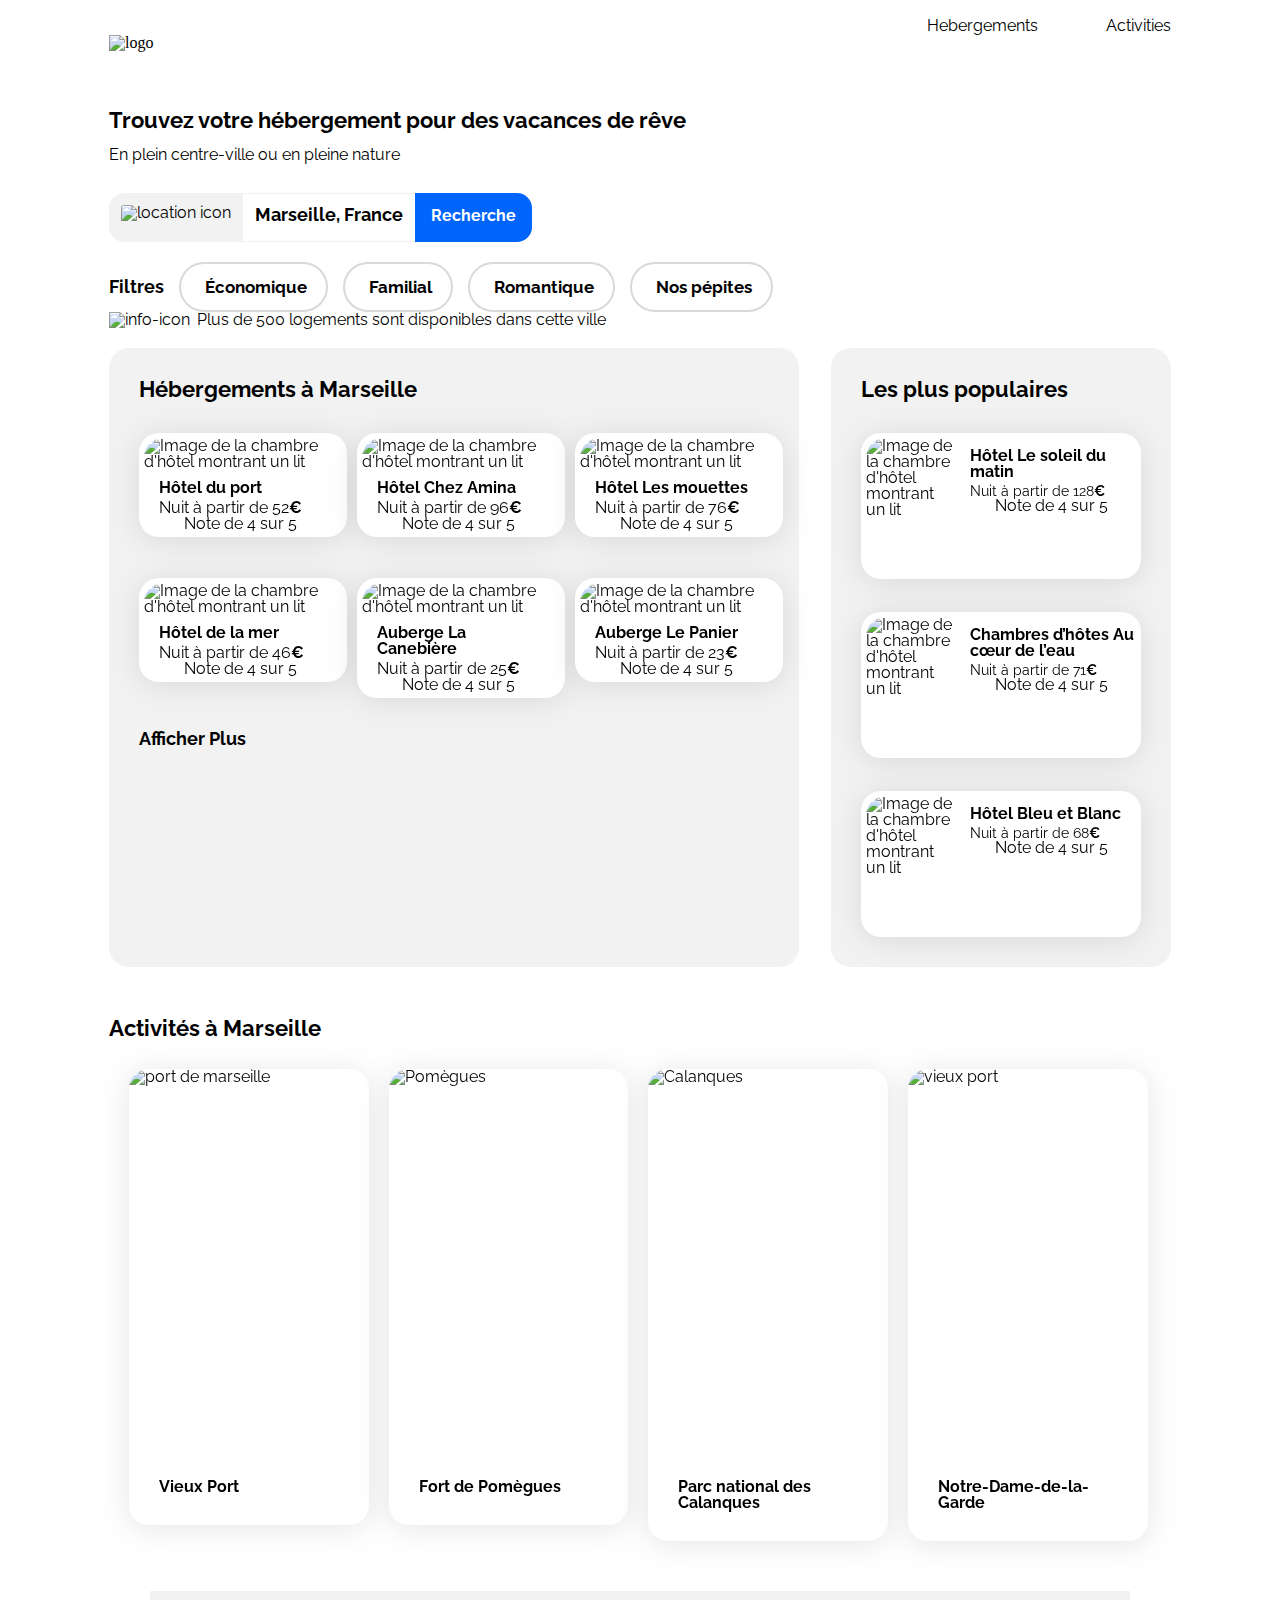
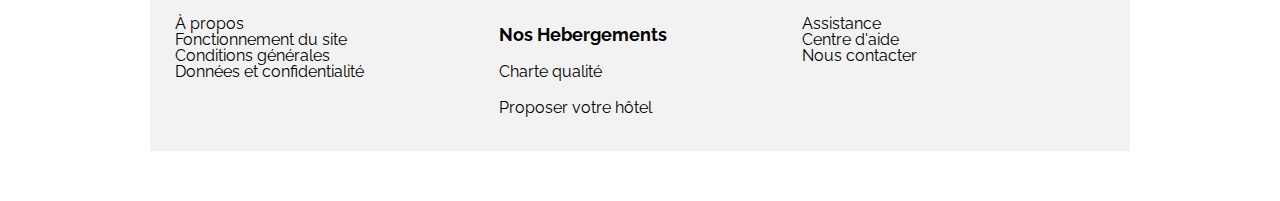
==== index.html @ 03917bc5 "initial commit for review post final" ====
<!DOCTYPE html>
<html lang="fr">
<head>
    <meta charset="UTF-8">
    <meta name="viewport" content="width=device-width, initial-scale=1.0">
    <title>Booki</title>
    <link rel="preconnect" href="https://fonts.googleapis.com">
    <link rel="preconnect" href="https://fonts.gstatic.com" crossorigin>
    <link href="https://fonts.googleapis.com/css2?family=Raleway:wght@400;500;700&display=swap" rel="stylesheet">
    <link rel="icon" type="image/png" href="./images/logo/Booki.png">
    <link rel="stylesheet" href="path/to/font-awesome/css/font-awesome.min.css">
    <link rel="stylesheet" href="https://cdnjs.cloudflare.com/ajax/libs/font-awesome/6.2.1/css/all.min.css"
            integrity="sha512-MV7K8+y+gLIBoVD59lQIYicR65iaqukzvf/nwasF0nqhPay5w/9lJmVM2hMDcnK1OnMGCdVK+iQrJ7lzPJQd1w=="
        crossorigin="anonymous" referrerpolicy="no-referrer">
    <link rel="stylesheet" href="./css/style.css">
</head>
<body>
    <div class="main-container">
        <header>
            <img src="./images/logo/Booki@3x.png" alt="logo" id="logo-header">
                <div class="nav">
                    <a href="" class="title">Hebergements</a>
                    <a href="" class="title">Activities</a>
                </div>
        </header>
        <main>
            <div class="info-group">
                    <div class="headline">
                        <h1>Trouvez votre hébergement pour des vacances de rêve</h1><br>
                        <h2>En plein centre-ville ou en pleine nature</h2>
                    </div>
                <div class="search-bar">
                    <img src="./images/Icon/location.svg" alt="location icon" id="location">
                    <div class="citysearch">Marseille, France</div>
                    <div class="btn-search">Recherche</div>
                    <img class="hidden-image" src="./images/Icon/loop.svg" alt="loop">
                </div> 
                <div class="filter-bar">
                    <h3 class="filter-title">Filtres</h3>
                    <button class="filter-btn">
                        <i class="fa-solid fa-money-bill wave"></i><span>Économique</span>       
                    </button>
                    <button class="filter-btn">
                        <i class="fa-solid fa-person"></i><span>Familial</span>
                    </button>
                    <button class="filter-btn">
                        <i class="fa-solid fa-heart"></i><span>Romantique</span>
                    </button>
                    <button class="filter-btn">
                        <i class="fa-solid fa-fire"></i><span>Nos pépites</span>
                    </button>
                </div>
                <div class="info-line">
                    <img src="./images/Icon/Icon.svg" alt="info-icon">
                    <p>Plus de 500 logements sont disponibles dans cette ville</p> 
                </div>
            </div>
            <div class="hebergements-and-populaires">
                <section class="hebergements">
                    <div class="hebergements-title">
                        <h2 class="section-title">Hébergements à Marseille</h2>
                    </div>
                <div class="hebergements-cards">
                    <a href="#">
                        <article class="card">
                            <img src="./images/hebergements/fred-kleber.jpg" alt="Image de la chambre d'hôtel montrant un lit">
                            <div class="card-content">
                                <div class="card-txt">
                                    <h3 class="card-title">Hôtel du port</h3>
                                    <p class="card-subtitle">Nuit à partir de 52<span class="euro">€</span></p>
                                </div>
                                <div class="card-rating">
                                    <i class="fa-xs fa-solid fa-star" aria-hidden="true"></i>
                                    <i class="fa-xs fa-solid fa-star" aria-hidden="true"></i>
                                    <i class="fa-xs fa-solid fa-star" aria-hidden="true"></i>
                                    <i class="fa-xs fa-solid fa-star" aria-hidden="true"></i>
                                    <i class="fa-xs fa-solid fa-star neutral-star" aria-hidden="true"></i>
                                    <span class="sr-only">Note de 4 sur 5</span>
                                </div>
                            </div>
                        </article>
                    </a>
                    <a href="#">
                        <article class="card">
                            <img src="./images/hebergements/febrian-zakaria.jpg" alt="Image de la chambre d'hôtel montrant un lit">
                            <div class="card-content">
                                <div class="card-txt">
                                    <h3 class="card-title">Hôtel Chez Amina</h3>
                                    <p class="card-subtitle">Nuit à partir de 96<span class="euro">€</span></p>
                                </div>
                                <div class="card-rating">
                                    <i class="fa-xs fa-solid fa-star" aria-hidden="true"></i>
                                    <i class="fa-xs fa-solid fa-star" aria-hidden="true"></i>
                                    <i class="fa-xs fa-solid fa-star" aria-hidden="true"></i>
                                    <i class="fa-xs fa-solid fa-star" aria-hidden="true"></i>
                                    <i class="fa-xs fa-solid fa-star neutral-star" aria-hidden="true"></i>
                                    <span class="sr-only">Note de 4 sur 5</span>
                                </div>
                            </div>
                        </article>
                    </a>
                    <a href="#">
                        <article class="card">
                            <img src="./images/hebergements/reisetopia.jpg" alt="Image de la chambre d'hôtel montrant un lit">
                            <div class="card-content">
                                <div class="card-txt">
                                    <h3 class="card-title">Hôtel Les mouettes</h3>
                                    <p class="card-subtitle">Nuit à partir de 76<span class="euro">€</span></p>
                                </div>
                                <div class="card-rating">
                                    <i class="fa-xs fa-solid fa-star" aria-hidden="true"></i>
                                    <i class="fa-xs fa-solid fa-star" aria-hidden="true"></i>
                                    <i class="fa-xs fa-solid fa-star" aria-hidden="true"></i>
                                    <i class="fa-xs fa-solid fa-star" aria-hidden="true"></i>
                                    <i class="fa-xs fa-solid fa-star neutral-star" aria-hidden="true"></i>
                                    <span class="sr-only">Note de 4 sur 5</span>
                                </div>
                            </div>
                        </article>
                    </a>
                    <a href="#">
                        <article class="card">
                            <img src="./images/hebergements/annie-spratt.jpg" alt="Image de la chambre d'hôtel montrant un lit">
                            <div class="card-content">
                                <div class="card-txt">
                                    <h3 class="card-title">Hôtel de la mer</h3>
                                    <p class="card-subtitle">Nuit à partir de 46<span class="euro">€</span></p>
                                </div>
                                <div class="card-rating">
                                    <i class="fa-xs fa-solid fa-star" aria-hidden="true"></i>
                                    <i class="fa-xs fa-solid fa-star" aria-hidden="true"></i>
                                    <i class="fa-xs fa-solid fa-star" aria-hidden="true"></i>
                                    <i class="fa-xs fa-solid fa-star" aria-hidden="true"></i>
                                    <i class="fa-xs fa-solid fa-star neutral-star" aria-hidden="true"></i>
                                    <span class="sr-only">Note de 4 sur 5</span>
                                </div>
                            </div>
                        </article>
                    </a>
                    <a href="#">
                        <article class="card">
                            <img src="./images/hebergements/marcus-loke.jpg" alt="Image de la chambre d'hôtel montrant un lit">
                            <div class="card-content">
                                <div class="card-txt">
                                    <h3 class="card-title">Auberge La Canebière</h3>
                                    <p class="card-subtitle">Nuit à partir de 25<span class="euro">€</span></p>
                                </div>
                                <div class="card-rating">
                                    <i class="fa-xs fa-solid fa-star" aria-hidden="true"></i>
                                    <i class="fa-xs fa-solid fa-star" aria-hidden="true"></i>
                                    <i class="fa-xs fa-solid fa-star" aria-hidden="true"></i>
                                    <i class="fa-xs fa-solid fa-star" aria-hidden="true"></i>
                                    <i class="fa-xs fa-solid fa-star neutral-star" aria-hidden="true"></i>
                                    <span class="sr-only">Note de 4 sur 5</span>
                                </div>
                            </div>
                        </article>
                    </a>
                    <a href="#">
                        <article class="card">
                            <img src="./images/hebergements/nicate-lee.jpg" alt="Image de la chambre d'hôtel montrant un lit">
                            <div class="card-content">
                                <div class="card-txt">
                                    <h3 class="card-title">Auberge Le Panier</h3>
                                    <p class="card-subtitle">Nuit à partir de 23<span class="euro">€</span></p>
                                </div>
                                <div class="card-rating">
                                    <i class="fa-xs fa-solid fa-star" aria-hidden="true"></i>
                                    <i class="fa-xs fa-solid fa-star" aria-hidden="true"></i>
                                    <i class="fa-xs fa-solid fa-star" aria-hidden="true"></i>
                                    <i class="fa-xs fa-solid fa-star" aria-hidden="true"></i>
                                    <i class="fa-xs fa-solid fa-star neutral-star" aria-hidden="true"></i>
                                    <span class="sr-only">Note de 4 sur 5</span>
                                </div>
                            </div>
                        </article>
                    </a>
                </div>
                    <a href="#">
                        <h3 class="hebergement-endtitle">Afficher Plus</h3>
                    </a>
                </section>
                <section class="populaires">
                    <div class="populaires-title">
                        <h2 class="section-title">Les plus populaires</h2>
                        <i class="fa-solid fa-chart-line" aria-hidden="true"></i>
                    </div>
                    <div class="populaires-cards">
                        <a href="#">
                            <article class="card">
                                <img src="./images/hebergements/emile-guillemot.jpg" alt="Image de la chambre d'hôtel montrant un lit">
                                <div class="card-content">
                                    <div class="card-txt">
                                        <h3 class="card-title">Hôtel Le soleil du matin</h3>
                                        <p class="card-subtitle">Nuit à partir de 128<span class="euro">€</span></p>
                                    </div>
                                    <div class="card-rating">
                                        <i class="fa-xs fa-solid fa-star" aria-hidden="true"></i>
                                        <i class="fa-xs fa-solid fa-star" aria-hidden="true"></i>
                                        <i class="fa-xs fa-solid fa-star" aria-hidden="true"></i>
                                        <i class="fa-xs fa-solid fa-star" aria-hidden="true"></i>
                                        <i class="fa-xs fa-solid fa-star neutral-star" aria-hidden="true"></i>
                                        <span class="sr-only">Note de 4 sur 5</span>
                                    </div>
                                </div>
                            </article>
                        </a>
                        <a href="#">
                            <article class="card">
                                <img src="./images/hebergements/aw-creative.jpg" alt="Image de la chambre d'hôtel montrant un lit">
                                <div class="card-content">
                                    <div class="card-txt">
                                        <h3 class="card-title">Chambres d’hôtes Au cœur de l’eau</h3>
                                        <p class="card-subtitle">Nuit à partir de 71<span class="euro">€</span></p>
                                    </div>
                                    <div class="card-rating">
                                        <i class="fa-xs fa-solid fa-star" aria-hidden="true"></i>
                                        <i class="fa-xs fa-solid fa-star" aria-hidden="true"></i>
                                        <i class="fa-xs fa-solid fa-star" aria-hidden="true"></i>
                                        <i class="fa-xs fa-solid fa-star" aria-hidden="true"></i>
                                        <i class="fa-xs fa-solid fa-star neutral-star" aria-hidden="true"></i>
                                        <span class="sr-only">Note de 4 sur 5</span>
                                    </div>
                                </div>
                            </article>
                        </a>
                        <a href="#">
                            <article class="card">
                                <img src="./images/hebergements/febrian-zakaria2.jpg" alt="Image de la chambre d'hôtel montrant un lit">
                                <div class="card-content">
                                    <div class="card-txt">
                                        <h3 class="card-title">Hôtel Bleu et Blanc</h3>
                                        <p class="card-subtitle">Nuit à partir de 68<span class="euro">€</span></p>
                                    </div>
                                    <div class="card-rating">
                                        <i class="fa-xs fa-solid fa-star" aria-hidden="true"></i>
                                        <i class="fa-xs fa-solid fa-star" aria-hidden="true"></i>
                                        <i class="fa-xs fa-solid fa-star" aria-hidden="true"></i>
                                        <i class="fa-xs fa-solid fa-star" aria-hidden="true"></i>
                                        <i class="fa-xs fa-solid fa-star neutral-star" aria-hidden="true"></i>
                                        <span class="sr-only">Note de 4 sur 5</span>
                                    </div>
                                </div>
                            </article>
                        </a>
                    </div>
                </section>
            </div>
            <section class="activites">
                <div class="activites-title">
                    <h2 class="section-title">Activités à Marseille</h2> 
                </div>
                <div class="activites-card">
                    <a href="">
                        <article class="card">
                            <img src="./images/activites/reno-laithienne.jpg" alt="port de marseille">
                            <div class="card-txt">
                                <h3 class="card-title">Vieux Port</h3>
                            </div>
                        </article>
                    </a>
                    <a href="">
                        <article class="card">
                            <img src="./images/activites/paul-hermann.jpg" alt="Pomègues">
                            <div class="card-txt">
                                <h3 class="card-title">Fort de Pomègues</h3>
                            </div>
                        </article>
                    </a>
                    <a href="">
                        <article class="card">
                            <img src="./images/activites/kilyan-sockalingum.jpg" alt="Calanques">
                            <div class="card-txt">
                                <h3 class="card-title">Parc national des Calanques</h3>
                            </div>
                        </article>
                    </a>
                    <a href="">
                        <article class="card">
                            <img src="./images/activites/florian-wehde.jpg" alt="vieux port">
                            <div class="card-txt">
                                <h3 class="card-title">Notre-Dame-de-la-Garde</h3>
                            </div>
                        </article>
                    </a>
                </div>
            </section>
        </main>
    </div>
    <footer class="bottom-container">
        <div class="bottom-left">
                <ul>
            <a href=""><li>À propos</li></a>
            <a href=""><li>Fonctionnement du site</li></a>
            <a href=""><li>Conditions générales</li></a>
            <a href=""><li>Données et confidentialité</li></a>
                </ul>
        </div>
        <div class="bottom-center">
            <ul>
                <a href=""><ul>Nos Hebergements</ul></a>
                <a href=""><ul>Charte qualité</ul></a>
                <a href=""><ul>Proposer votre hôtel</ul></a>
            </ul>
        </div>
        <div class="bottom-right">
            <ul>
                <a href=""><li>Assistance</li></a>
                <a href=""><li>Centre d'aide</li></a>
                <a href=""><li>Nous contacter</li></a>
            </ul>
        </div>
    </footer>
    </body>
</html>
---- css/style.css ----
html, body, div, span, applet, object, iframe,
h1, h2, h3, h4, h5, h6, p, blockquote, pre,
a, abbr, acronym, address, big, cite, code,
del, dfn, em, img, ins, kbd, q, s, samp,
small, strike, strong, sub, sup, tt, var,
b, u, i, center,
dl, dt, dd, ol, ul, li,
fieldset, form, label, legend,
table, caption, tbody, tfoot, thead, tr, th, td,
article, aside, canvas, details, embed, 
figure, figcaption, footer, header, hgroup, 
menu, nav, output, ruby, section, summary,
time, mark, audio, video {
	margin: 0;
	padding: 0;
	border: 0;
	font-size: 100%;
	font: inherit;
	vertical-align: baseline;
}

/* HTML5 display-role reset for older browsers */
article, aside, details, figcaption, figure, 
footer, header, hgroup, menu, nav, section {
	display: block;
}
body {
	line-height: 1;
}
ol, ul {
	list-style: none;
}
blockquote, q {
	quotes: none;
}
blockquote:before, blockquote:after,
q:before, q:after {
	content: '';
	content: none;
}
table {
	border-collapse: collapse;
	border-spacing: 0;
}

/****** General ***********/
* {
    font-family: 'Raleway', sans-serif;
}
/* Design System */
:root {
    /* Color coding  */
    --main-color: #0065FC;
    --main-bg-color: #F2F2F2;
    --filter-bg-color: #DEEBFF;
    --filter-bg-color2: #D9D9D9;

    /* Card/Title */
    --cardtitle-font-weight: 700;
    --cardtitle-font-size: 1rem;
    --cardtitle-line-height: 1.19rem;

    /* Title/Section */
    --titlesection-font-weight: 700;
    --titlesection-font-size: 1.38rem;
    --titlesection-line-height: 1.63rem;

    /* Information */
    --info-font-weight: 400;
    --info-font-size: 1rem;
    --info-line-height: 1.19rem;

    /* Style Line in Nav Menu */
    --navline-text-underline-offset: 0.25rem;
    --navline-text-decoration-thickness: 0.125rem;
}

.fa-solid {
    color: var(--main-color);
}

body {
    display: flex;
    justify-content: center;
    flex-direction: column;
    margin: 0 50px;
    max-width: 1440px;
}

.main-container {
    width: 90%;
    margin: auto;
}

header {
    display: flex;
    height: 79px;
    background :white;
}

#logo-header {
    height:19px;
    width: 61.09px;
    margin-top: 35px; 
}

.nav {
    display: flex;
    gap: 68px;
    margin-left: auto;
}

.title {
    font-family: Raleway;
    font-size: var(--info-font-size);
    font-weight: var(--info-font-weight);
    line-height: var(--info-line-height);
    letter-spacing: 0em;
    color: black;
    text-align: center;
    padding-top: 16px;
   }

.title:hover { 
    color: var(--main-color);
    border-top:2px solid var(--main-color);
}
.info-group{
    display: flex;
    flex-direction: column;
}

.headline h1{
    font-weight: 700;
    font-size: 22px;
    margin-top: 30px;
    flex-wrap: wrap;
}
.headline h2{
    font-weight: 400;
    font-size: 16px;
    margin-bottom: 30px;
}

/* Search Bar */
.search-bar{
    display: flex;
    flex-direction: row;
    height: 49px;
    margin-bottom: 20px;
}

#location{
    background-color: #F2F2F2;
    border-radius: 15px 0px 0px 15px;
    margin-right: 0;
    padding: 12px;

}

.citysearch{
    color: black;
    background-color: white;
    font-size: 1.13rem;
    font-weight: 700;
    border-top: 1px solid var(--main-bg-color);
    border-bottom: 1px solid var(--main-bg-color);
    padding: 12px;
    justify-content: center;
    
}

.btn-search{
    color: white;
    background-color: #0065FC;
    font-weight: bold;
    padding: 0.94rem 1rem 0.94rem 1rem;
    border-radius: 0px 0.94rem 0.94rem 0px;
    border: 1px;
    gap: 10px;
    }

.btn-search .span{
    padding-left: 25px;
}

img.hidden-image{
    display: none;
}

/* Filter Bar */
.filter-bar {
    display: flex;
    align-items: center;
    gap: 15px;
    height: 50px;
}

h3 {
    font-size: 18px;
    font-weight: 700;
}

.filter-btn{
    background-color: white;
    height: 50px;
    padding: 4px 19px 4px 19px;
    border-radius: 25px;
    border: 2px solid var(--filter-bg-color2);
    gap: 10px;
    font-size: 17px;
    font-weight: 700;
}

.filter-btn:hover{
    background-color: var(--filter-bg-color);
}

/*** Info Line ***/

.info-line{
    display: flex;
    align-items: center;
    justify-content: flex-start;
    flex-wrap: wrap;
    margin-bottom: 20px;
}
.info-line img{
    padding-right: 7px;
}

a {
    color: inherit;
    text-decoration: none;
}

.section-title {
    margin: 0;
    font-size: 22px;
    font-weight: var(--titlesection-font-weight);
    font-size: var(--titlesection-font-size);
}

.card {
    background-color: white;
    border-radius: 20px;
    padding: 5px;
    filter: drop-shadow(0px 3px 15px rgba(0, 0, 0, 0.1));
}

.card img {
    object-fit: cover;
}

.card-title {
    font-size: 16px;
}

.euro {
    font-weight: 700;
}

.neutral-star {
    color: var(--main-bg-color)
}

/****** Hebergements And Populaires ***********/
.hebergements-and-populaires {
    display: flex;
    justify-content: space-between;
}

.hebergements-and-populaires section {
    background-color: var(--main-bg-color);
    border-radius: 20px;
    padding: 30px;
    box-sizing: border-box;
}

/****** Hebergements ***********/
.hebergements {
    width: 65%;
}

.hebergements-title {
    display: flex;
    justify-content: space-between;
    align-items: center;
}

.hebergements-cards {
    /* display: flex; */
    /* flex-direction: column; */
    display: grid;
    grid-template-columns: 33% 33% 33%;
    grid-template-rows: 50%;
    column-gap : 10px;
    margin-bottom: 40px;
}

.hebergements-cards .card {
    /* display: flex; */
    /* flex-direction: column; */

    margin-top: 33px;

}

.hebergements-cards img {
    width: 100%;
    height: 124px;
    border-top-left-radius: 20px;
    border-top-right-radius: 20px;
}

.hebergements-cards .card-content {
    width: 94%; /* dont need this */
    padding-left: 15px;
    /* display: flex; */
    flex-direction: column;
    justify-content: space-between;
    box-sizing: border-box;
}

.hebergements-cards .card-title {
    margin-top: 10px;
    margin-bottom: 4px;
}

.hebergements-cards .card-subtitle {
    margin: 0;
}

.hebergements-cards .card-rating {
    /* margin-bottom: 5px; */
}

.hebergement-endtitle{
    font-size: 18px;
    font-weight: 700;
    letter-spacing: 0em;
    text-align: left;
}

.fa-solid{
    padding-right: 5px;
}

/****** Populaires ***********/
.populaires {
    width: 32%;
}

.populaires-title {
    display: flex;
    justify-content: space-between;
    align-items: center;
}

.populaires-cards .card {
    display: flex;
    margin-top: 33px;
}

.populaires-cards img {
    width: 33%;
    height: 136px;
    border-top-left-radius: 20px;
    border-bottom-left-radius: 20px;
}

.populaires-cards .card-content {
    width: 67%;
    padding-left: 15px;
    /* display: flex; */
    flex-direction: column;
    justify-content: space-between;
    box-sizing: border-box;
}

.populaires-cards .card-title {
    margin-top: 10px;
    margin-bottom: 4px;
}

.populaires-cards .card-subtitle {
    margin: 0;
    font-size: 14px;
}

.populaires-cards .card-rating {
    margin-bottom: 5px; 
    /* need to have the stars at the bottom */
}

/******** Activités à Marseille ********/

.activites{
    margin-top: 50px;
}

.activites-card {
    margin-top: 30px;
    margin-left: 20px;
    display: grid;
    grid-template-columns: 23% 23% 23% 23%;
    column-gap: 20px;
}

.activites-card .card{
    display: flex;
    flex-direction: column;
    filter: drop-shadow(0px 3px 15px rgba(0, 0, 0, 0.1));
    padding: 0; 
}

.activites-card img {
    height: 380px;
    border-top-left-radius: 20px;
    border-top-right-radius: 20px;
    
}

.acitivtes-card .card-title {
    height: 59px;
    border-bottom-left-radius: 20px;
    border-bottom-right-radius: 20px;
}

.activites-card .card-txt .card-title {
    padding: 30px;
}

/***** Footer *****/

.bottom-container{
    background-color: var(--main-bg-color);
    display: grid;
    grid-template-columns: 33% 33% 33%;
    padding: 15px;
    margin: 50px 100px;

}

.bottom-left .bottom-center .bottom-right, a:first-child ul{
    font-size: 18px;
    font-weight: 700;
    font-family: Raleway;
    border-spacing: 40px;
}

.bottom-left, .bottom-center, .bottom-right {
    font-size: 16px;
    font-weight: 400;
    font-family: Raleway;
}

ul{
    padding: 10px;
}

/* Le code ci-dessous correspond à la version responsive uniquement */

/****** Media queries ***********/
/* Medium devices (tablets, less/equal than 1024px) */
@media (max-width: 1024px) {
    .filter-bar{
        flex-wrap: wrap;
        margin-bottom: 75px;
    }
    .filter-bar h3{
        margin-top: 15px;
        width: 100%;
    }
    .hebergements-and-populaires {
        flex-direction: column;
    }
    .hebergements {
        width: 100%;
    }
    .populaires {
        width: 100%;
        margin-top: 50px;
    }

    .populaires-cards {
        display: flex;
        flex-direction: row;
        justify-content: space-between;
    }

    .populaires-cards a {
        width: 30%;
    }

    .populaires-cards .card-title {
        font-size: 14px;
    }

    .populaires-cards .card-subtitle {
        font-size: 13px;
    }
    .activites-card img {
        height: 160px;
    }
    .bottom-container {
        margin: 50px 80px;
    }   
}

/* Small devices (phones, less than 768px) */

@media (max-width: 767.98px) {
    header {
        align-items: center;
        flex-direction: column;
        justify-content: center;
        margin-top: 20px;

    }
    .nav{
        margin: 0;
        width: auto;
        gap: 0;
    }
    .search-bar {
        margin-top: 50px;
    }
    .title{
    padding: 20px 85px 25px 95px;
    }

    .title:hover { 
    color: var(--main-color);
    border-bottom:2px solid var(--main-color);
    border-top:none;
    }

    .filter-bar{
    flex-wrap: wrap;
    margin-bottom: 125px;
    justify-content: space-around;
    }

    .filter-btn {
    width: 200px;
    }

    /*****/
    .hebergements-and-populaires {
        flex-direction: column-reverse;
    }
    .populaires {
        width: 100%;
        margin-top: 50px;
    }

    .populaires-cards, .hebergements-cards, .activites-card{
        display: flex;
        flex-direction: column;
        justify-content: space-between;
    }

    .populaires-cards a {
        width: 100%;
    }
    .populaires-cards .card-title {
        font-size: 14px;
       }
    .populaires-cards .card-subtitle {
        font-size: 13px;
    }
    .populaires-cards .card-rating {
        margin-top: 75px;
    }
    section.hebergements {
        background-color: white;
    }
    .activites-card .card {
        margin-bottom: 30px;
    }
    .bottom-container {
        background-color: var(--main-bg-color);
        display: flex;
        flex-direction: column;
        justify-items: center;
    }
    .bottom-center {
        margin: 20px 0 20px 0;
    }
    div.btn-search{
       display: none;
    }
    img.hidden-image{
        display: block;
        margin-left: -10px;
    }
    .citysearch {
        padding-right: 100px;
    }
}
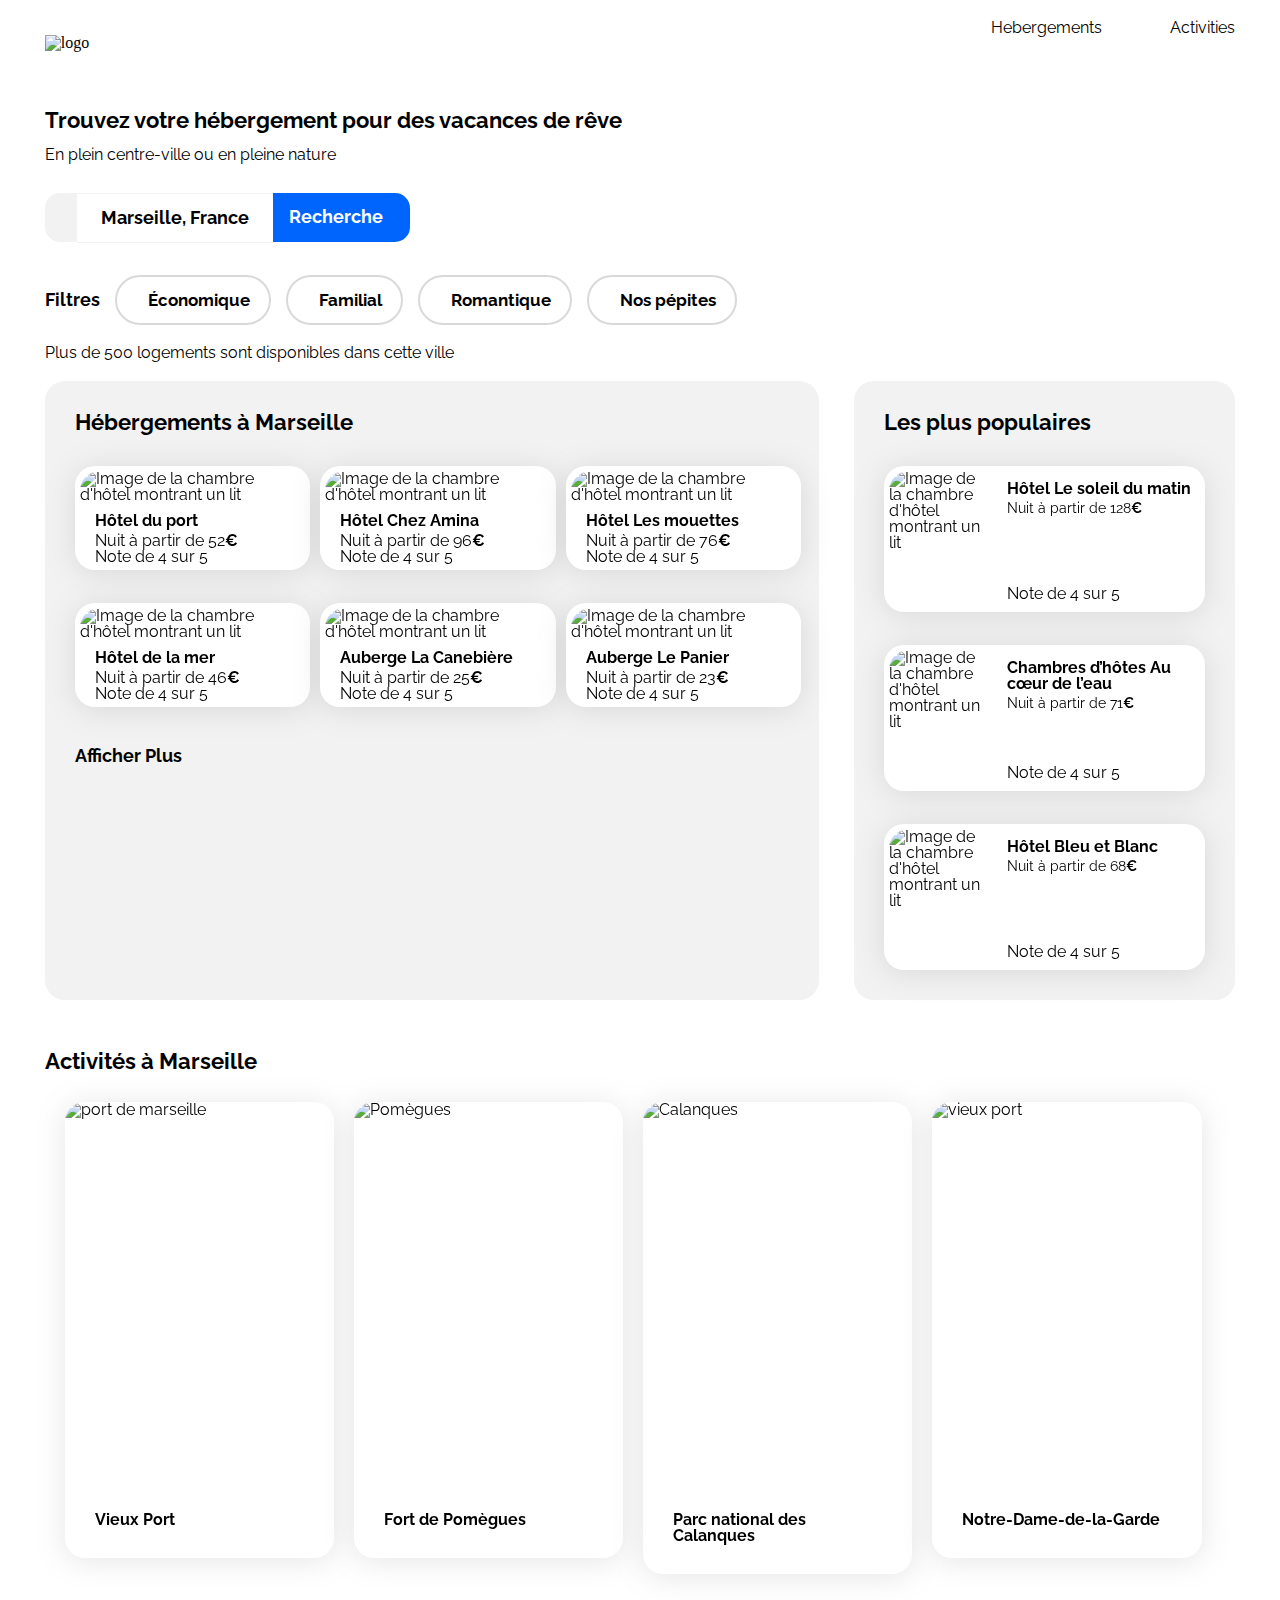
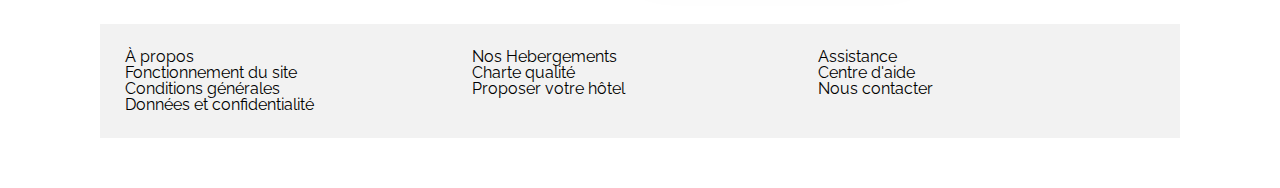
==== commit 2e56d440: "fixed headline and filter btn for 1044 & 1024" ====
--- a/index.html
+++ b/index.html
@@ -19,8 +19,8 @@
         <header>
             <img src="./images/logo/Booki@3x.png" alt="logo" id="logo-header">
                 <div class="nav">
-                    <a href="" class="title">Hebergements</a>
-                    <a href="" class="title">Activities</a>
+                    <a href="" class="title">Hebergements</a> <!--how to put this link in-->
+                    <a href=""  class="title">Activities</a> <!--how to put this link in-->
                 </div>
         </header>
         <main>
@@ -30,10 +30,10 @@
                         <h2>En plein centre-ville ou en pleine nature</h2>
                     </div>
                 <div class="search-bar">
-                    <img src="./images/Icon/location.svg" alt="location icon" id="location">
-                    <div class="citysearch">Marseille, France</div>
+                    <div class="location"><i class="fa-solid fa-location-dot"></i></div>
+                    <div class="citysearch">Marseille, France</div> <!-- needs to be an input -->
                     <div class="btn-search">Recherche</div>
-                    <img class="hidden-image" src="./images/Icon/loop.svg" alt="loop">
+                    <div class="hidden-image"><i class="fa-solid fa-magnifying-glass"></i></div> 
                 </div> 
                 <div class="filter-bar">
                     <h3 class="filter-title">Filtres</h3>
@@ -51,7 +51,7 @@
                     </button>
                 </div>
                 <div class="info-line">
-                    <img src="./images/Icon/Icon.svg" alt="info-icon">
+                    <div class="dot"><i class="fa-regular fa-info"></i></div>
                     <p>Plus de 500 logements sont disponibles dans cette ville</p> 
                 </div>
             </div>
@@ -251,7 +251,7 @@
                     <h2 class="section-title">Activités à Marseille</h2> 
                 </div>
                 <div class="activites-card">
-                    <a href="">
+                    <a href="#">
                         <article class="card">
                             <img src="./images/activites/reno-laithienne.jpg" alt="port de marseille">
                             <div class="card-txt">
@@ -259,7 +259,7 @@
                             </div>
                         </article>
                     </a>
-                    <a href="">
+                    <a href="#">
                         <article class="card">
                             <img src="./images/activites/paul-hermann.jpg" alt="Pomègues">
                             <div class="card-txt">
@@ -267,7 +267,7 @@
                             </div>
                         </article>
                     </a>
-                    <a href="">
+                    <a href="#">
                         <article class="card">
                             <img src="./images/activites/kilyan-sockalingum.jpg" alt="Calanques">
                             <div class="card-txt">
@@ -275,7 +275,7 @@
                             </div>
                         </article>
                     </a>
-                    <a href="">
+                    <a href="#">
                         <article class="card">
                             <img src="./images/activites/florian-wehde.jpg" alt="vieux port">
                             <div class="card-txt">
@@ -290,24 +290,24 @@
     <footer class="bottom-container">
         <div class="bottom-left">
                 <ul>
-            <a href=""><li>À propos</li></a>
-            <a href=""><li>Fonctionnement du site</li></a>
-            <a href=""><li>Conditions générales</li></a>
-            <a href=""><li>Données et confidentialité</li></a>
+            <a href="#"><li>À propos</li></a>
+            <a href="#"><li>Fonctionnement du site</li></a>
+            <a href="#"><li>Conditions générales</li></a>
+            <a href="#"><li>Données et confidentialité</li></a>
                 </ul>
         </div>
         <div class="bottom-center">
             <ul>
-                <a href=""><ul>Nos Hebergements</ul></a>
-                <a href=""><ul>Charte qualité</ul></a>
-                <a href=""><ul>Proposer votre hôtel</ul></a>
+                <a href="#"><ol>Nos Hebergements</ol></a>
+                <a href="#"><ol>Charte qualité</ol></a>
+                <a href="#"><ol>Proposer votre hôtel</ol></a>
             </ul>
         </div>
         <div class="bottom-right">
             <ul>
-                <a href=""><li>Assistance</li></a>
-                <a href=""><li>Centre d'aide</li></a>
-                <a href=""><li>Nous contacter</li></a>
+                <a href="#"><li>Assistance</li></a>
+                <a href="#"><li>Centre d'aide</li></a>
+                <a href="#"><li>Nous contacter</li></a>
             </ul>
         </div>
     </footer>
--- a/css/style.css
+++ b/css/style.css
@@ -75,20 +75,16 @@
     --navline-text-decoration-thickness: 0.125rem;
 }
 
-.fa-solid {
-    color: var(--main-color);
-}
 
 body {
     display: flex;
     justify-content: center;
     flex-direction: column;
-    margin: 0 50px;
     max-width: 1440px;
 }
 
 .main-container {
-    width: 90%;
+    width: 93%;
     margin: auto;
 }
 
@@ -119,11 +115,12 @@
     color: black;
     text-align: center;
     padding-top: 16px;
+    border-top:2px solid transparent;
    }
 
 .title:hover { 
     color: var(--main-color);
-    border-top:2px solid var(--main-color);
+    border-top-color: var(--main-color);
 }
 .info-group{
     display: flex;
@@ -131,6 +128,7 @@
 }
 
 .headline h1{
+    display: flex;
     font-weight: 700;
     font-size: 22px;
     margin-top: 30px;
@@ -142,41 +140,49 @@
     margin-bottom: 30px;
 }
 
-/* Search Bar */
+/**** Search Bar ****/
 .search-bar{
     display: flex;
     flex-direction: row;
     height: 49px;
-    margin-bottom: 20px;
-}
-
-#location{
+    margin-bottom: 33px;
+}
+
+.search-bar .location{
     background-color: #F2F2F2;
     border-radius: 15px 0px 0px 15px;
     margin-right: 0;
-    padding: 12px;
-
+    padding: 16px;
+}
+
+.location .fa-solid{
+    color: black;
+    width: 14px;
+    height: 18px;
+    top: 15px;
+    left: 18px;
 }
 
 .citysearch{
     color: black;
     background-color: white;
-    font-size: 1.13rem;
+    display: flex;
+    font-size: 18px;
     font-weight: 700;
     border-top: 1px solid var(--main-bg-color);
     border-bottom: 1px solid var(--main-bg-color);
-    padding: 12px;
-    justify-content: center;
-    
+    padding: 24px;
+    align-items: center;
 }
 
 .btn-search{
     color: white;
     background-color: #0065FC;
     font-weight: bold;
-    padding: 0.94rem 1rem 0.94rem 1rem;
-    border-radius: 0px 0.94rem 0.94rem 0px;
-    border: 1px;
+    width: 105px;
+    padding: 15px 16px 15px 16px;
+    border-radius: 0px 15px 15px 0px;
+    font-size: 18px;
     gap: 10px;
     }
 
@@ -184,11 +190,11 @@
     padding-left: 25px;
 }
 
-img.hidden-image{
+.hidden-image .fa-solid{
     display: none;
 }
 
-/* Filter Bar */
+/**** Filter Bar ****/
 .filter-bar {
     display: flex;
     align-items: center;
@@ -216,6 +222,15 @@
     background-color: var(--filter-bg-color);
 }
 
+.fa-solid {
+    color: var(--main-color);
+}
+
+.filter-btn .fa-solid {
+    padding-right: 12px;
+}
+
+
 /*** Info Line ***/
 
 .info-line{
@@ -223,10 +238,7 @@
     align-items: center;
     justify-content: flex-start;
     flex-wrap: wrap;
-    margin-bottom: 20px;
-}
-.info-line img{
-    padding-right: 7px;
+    margin:20px 0 20px 0;
 }
 
 a {
@@ -289,8 +301,6 @@
 }
 
 .hebergements-cards {
-    /* display: flex; */
-    /* flex-direction: column; */
     display: grid;
     grid-template-columns: 33% 33% 33%;
     grid-template-rows: 50%;
@@ -299,11 +309,7 @@
 }
 
 .hebergements-cards .card {
-    /* display: flex; */
-    /* flex-direction: column; */
-
     margin-top: 33px;
-
 }
 
 .hebergements-cards img {
@@ -314,9 +320,8 @@
 }
 
 .hebergements-cards .card-content {
-    width: 94%; /* dont need this */
+    width: 94%; 
     padding-left: 15px;
-    /* display: flex; */
     flex-direction: column;
     justify-content: space-between;
     box-sizing: border-box;
@@ -342,9 +347,6 @@
     text-align: left;
 }
 
-.fa-solid{
-    padding-right: 5px;
-}
 
 /****** Populaires ***********/
 .populaires {
@@ -372,7 +374,7 @@
 .populaires-cards .card-content {
     width: 67%;
     padding-left: 15px;
-    /* display: flex; */
+    display: flex;
     flex-direction: column;
     justify-content: space-between;
     box-sizing: border-box;
@@ -390,7 +392,6 @@
 
 .populaires-cards .card-rating {
     margin-bottom: 5px; 
-    /* need to have the stars at the bottom */
 }
 
 /******** Activités à Marseille ********/
@@ -505,51 +506,79 @@
     }
     .bottom-container {
         margin: 50px 80px;
-    }   
+    } 
 }
 
 /* Small devices (phones, less than 768px) */
 
 @media (max-width: 767.98px) {
+    #logo-header {
+        padding: 30px;       
+    }
+
     header {
         align-items: center;
         flex-direction: column;
         justify-content: center;
         margin-top: 20px;
-
     }
     .nav{
         margin: 0;
-        width: auto;
+        margin-bottom: 15px;
         gap: 0;
     }
     .search-bar {
-        margin-top: 50px;
+        margin-top: 10px;
     }
     .title{
-    padding: 20px 85px 25px 95px;
-    }
+        font-size: var(--cardtitle-font-size);
+        font-weight: var(--cardtitle-line-height);
+        line-height: 19px;
+        padding: 0 63px 25px 33px;
+        display: grid;
+    } 
 
     .title:hover { 
-    color: var(--main-color);
-    border-bottom:2px solid var(--main-color);
-    border-top:none;
+        color: var(--main-color);
+        border-bottom:2px solid var(--main-color);
+        border-top:none;
+    }
+
+    .info-group {
+        margin-top: 20px;
     }
 
     .filter-bar{
-    flex-wrap: wrap;
-    margin-bottom: 125px;
-    justify-content: space-around;
-    }
-
-    .filter-btn {
-    width: 200px;
-    }
-
-    /*****/
+        margin-bottom: 125px;
+    }
+
+    .filter-btn{
+        flex-wrap: wrap;
+        width: 162px;
+        font-size: 14px;
+    }
+    .info-line {
+        margin-top: 25px;
+        flex-wrap: nowrap;
+    }
     .hebergements-and-populaires {
         flex-direction: column-reverse;
-    }
+
+    }
+
+    .hebergements-and-populaires section {
+        border-radius: 0;
+        margin-top: 25px;
+    }
+
+    .hebergements-and-populaires .fa-solid {
+        width: 10px;
+    }
+
+    .hebergements-cards .card {
+        margin-top: 15px;
+    }
+
     .populaires {
         width: 100%;
         margin-top: 50px;
@@ -570,8 +599,8 @@
     .populaires-cards .card-subtitle {
         font-size: 13px;
     }
-    .populaires-cards .card-rating {
-        margin-top: 75px;
+   .populaires-cards .card-rating .fa-solid {
+        width: 10px;
     }
     section.hebergements {
         background-color: white;
@@ -583,7 +612,8 @@
         background-color: var(--main-bg-color);
         display: flex;
         flex-direction: column;
-        justify-items: center;
+        margin: 0 0px;
+
     }
     .bottom-center {
         margin: 20px 0 20px 0;
@@ -596,6 +626,10 @@
         margin-left: -10px;
     }
     .citysearch {
-        padding-right: 100px;
+        padding-right: 82px;
+    }
+    .fa-solid {
+        padding-right: 0px;
+
     }
 }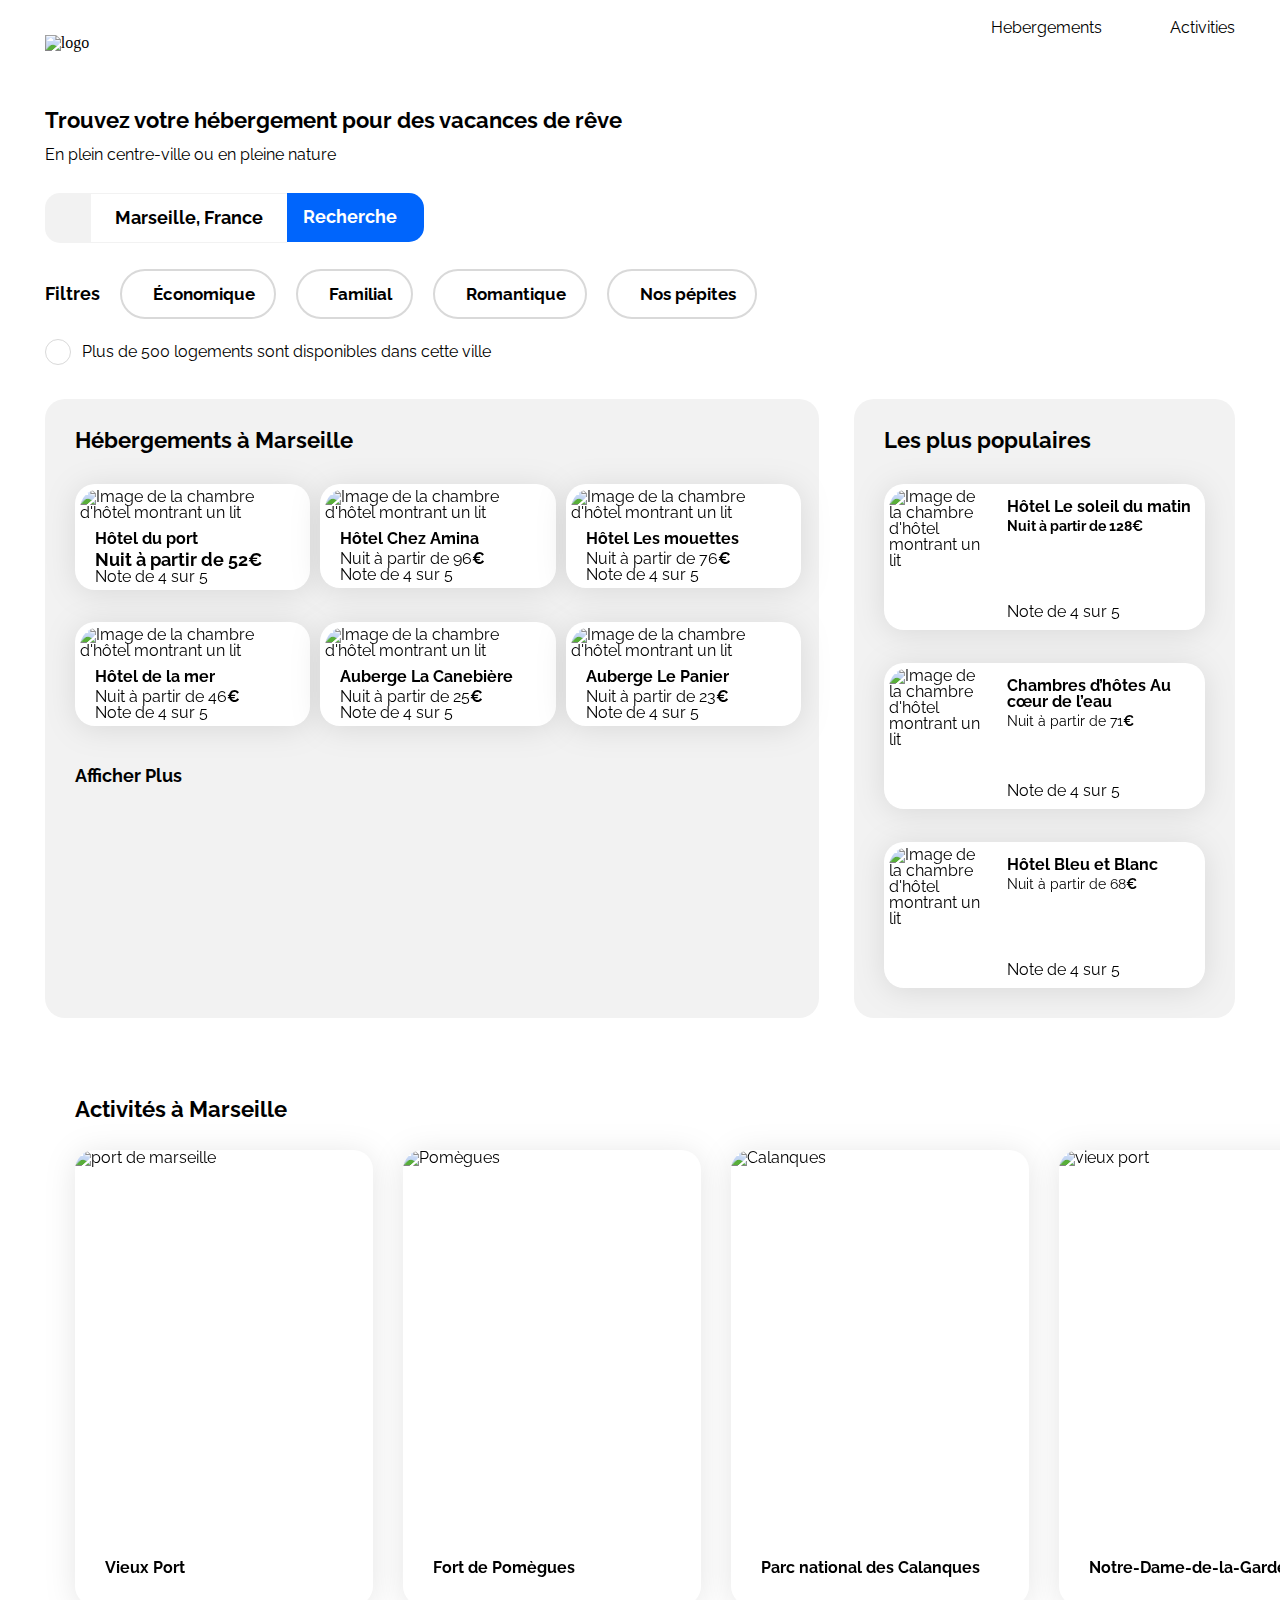
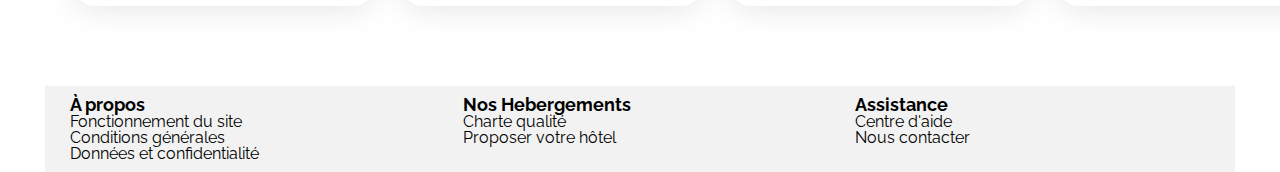
==== commit bb801871: "W3C pass both HTML & CSS" ====
--- a/index.html
+++ b/index.html
@@ -51,7 +51,7 @@
                     </button>
                 </div>
                 <div class="info-line">
-                    <div class="dot"><i class="fa-regular fa-info"></i></div>
+                    <div class="circle"><i class="fa fa-info" aria-hidden="true"></i></div>
                     <p>Plus de 500 logements sont disponibles dans cette ville</p> 
                 </div>
             </div>
@@ -286,30 +286,24 @@
                 </div>
             </section>
         </main>
-    </div>
-    <footer class="bottom-container">
-        <div class="bottom-left">
-                <ul>
-            <a href="#"><li>À propos</li></a>
-            <a href="#"><li>Fonctionnement du site</li></a>
-            <a href="#"><li>Conditions générales</li></a>
-            <a href="#"><li>Données et confidentialité</li></a>
-                </ul>
+            <footer class="bottom-container">
+                <div class="bottom-left">
+                    <a href="#"><p>À propos</p></a>
+                    <a href="#"><p>Fonctionnement du site</p></a>
+                    <a href="#"><p>Conditions générales</p></a>
+                    <a href="#"><p>Données et confidentialité</p></a>
+                </div>
+                <div class="bottom-center">
+                        <a href="#"><p>Nos Hebergements</p></a>
+                        <a href="#"><p>Charte qualité</p></a>
+                        <a href="#"><p>Proposer votre hôtel</p></a>
+                </div>
+                <div class="bottom-right">
+                        <a href="#"><p>Assistance</p></a>
+                        <a href="#"><p>Centre d'aide</p></a>
+                        <a href="#"><p>Nous contacter</p></a>
+                </div>
+            </footer>
         </div>
-        <div class="bottom-center">
-            <ul>
-                <a href="#"><ol>Nos Hebergements</ol></a>
-                <a href="#"><ol>Charte qualité</ol></a>
-                <a href="#"><ol>Proposer votre hôtel</ol></a>
-            </ul>
-        </div>
-        <div class="bottom-right">
-            <ul>
-                <a href="#"><li>Assistance</li></a>
-                <a href="#"><li>Centre d'aide</li></a>
-                <a href="#"><li>Nous contacter</li></a>
-            </ul>
-        </div>
-    </footer>
     </body>
 </html>--- a/css/style.css
+++ b/css/style.css
@@ -145,7 +145,7 @@
     display: flex;
     flex-direction: row;
     height: 49px;
-    margin-bottom: 33px;
+    margin-bottom: 27px;
 }
 
 .search-bar .location{
@@ -155,7 +155,7 @@
     padding: 16px;
 }
 
-.location .fa-solid{
+.location {
     color: black;
     width: 14px;
     height: 18px;
@@ -198,7 +198,8 @@
 .filter-bar {
     display: flex;
     align-items: center;
-    gap: 15px;
+    row-gap: 25px;
+    column-gap: 20px;
     height: 50px;
 }
 
@@ -222,7 +223,7 @@
     background-color: var(--filter-bg-color);
 }
 
-.fa-solid {
+.fa-solid, .fa{
     color: var(--main-color);
 }
 
@@ -238,8 +239,23 @@
     align-items: center;
     justify-content: flex-start;
     flex-wrap: wrap;
-    margin:20px 0 20px 0;
-}
+    margin:20px 0 34px 0;
+}
+
+.circle {
+    height: 24px;
+    width: 24px;
+    border-radius: 50%;
+    display: inline-block;
+    border: 1px solid var(--filter-bg-color2);
+    margin-right: 11px;
+  }
+
+.fa-info {
+    width: 4px;
+    height: 10px;
+    margin: 3px 0 0 9px;
+    }
 
 a {
     color: inherit;
@@ -398,14 +414,19 @@
 
 .activites{
     margin-top: 50px;
+    padding: 30px;
+}
+
+.activites-title{
+    display: flex;
+    justify-content: space-between;
+    align-items: center;
 }
 
 .activites-card {
     margin-top: 30px;
-    margin-left: 20px;
-    display: grid;
-    grid-template-columns: 23% 23% 23% 23%;
-    column-gap: 20px;
+    display: flex;
+    column-gap: 30px;
 }
 
 .activites-card .card{
@@ -413,6 +434,7 @@
     flex-direction: column;
     filter: drop-shadow(0px 3px 15px rgba(0, 0, 0, 0.1));
     padding: 0; 
+    width: 298px;
 }
 
 .activites-card img {
@@ -438,25 +460,27 @@
     background-color: var(--main-bg-color);
     display: grid;
     grid-template-columns: 33% 33% 33%;
-    padding: 15px;
-    margin: 50px 100px;
-
-}
-
-.bottom-left .bottom-center .bottom-right, a:first-child ul{
+    /* padding: 15px; */
+    margin-top: 50px;
+
+}
+
+.bottom-left .bottom-center .bottom-right, a:first-child p{
     font-size: 18px;
     font-weight: 700;
     font-family: Raleway;
     border-spacing: 40px;
+    
 }
 
 .bottom-left, .bottom-center, .bottom-right {
     font-size: 16px;
     font-weight: 400;
     font-family: Raleway;
-}
-
-ul{
+    margin: 10px 25px;
+}
+
+li{
     padding: 10px;
 }
 
@@ -501,12 +525,10 @@
     .populaires-cards .card-subtitle {
         font-size: 13px;
     }
+
     .activites-card img {
         height: 160px;
     }
-    .bottom-container {
-        margin: 50px 80px;
-    } 
 }
 
 /* Small devices (phones, less than 768px) */
@@ -532,7 +554,7 @@
     }
     .title{
         font-size: var(--cardtitle-font-size);
-        font-weight: var(--cardtitle-line-height);
+        font-weight: var(--cardtitle-font-weight);
         line-height: 19px;
         padding: 0 63px 25px 33px;
         display: grid;
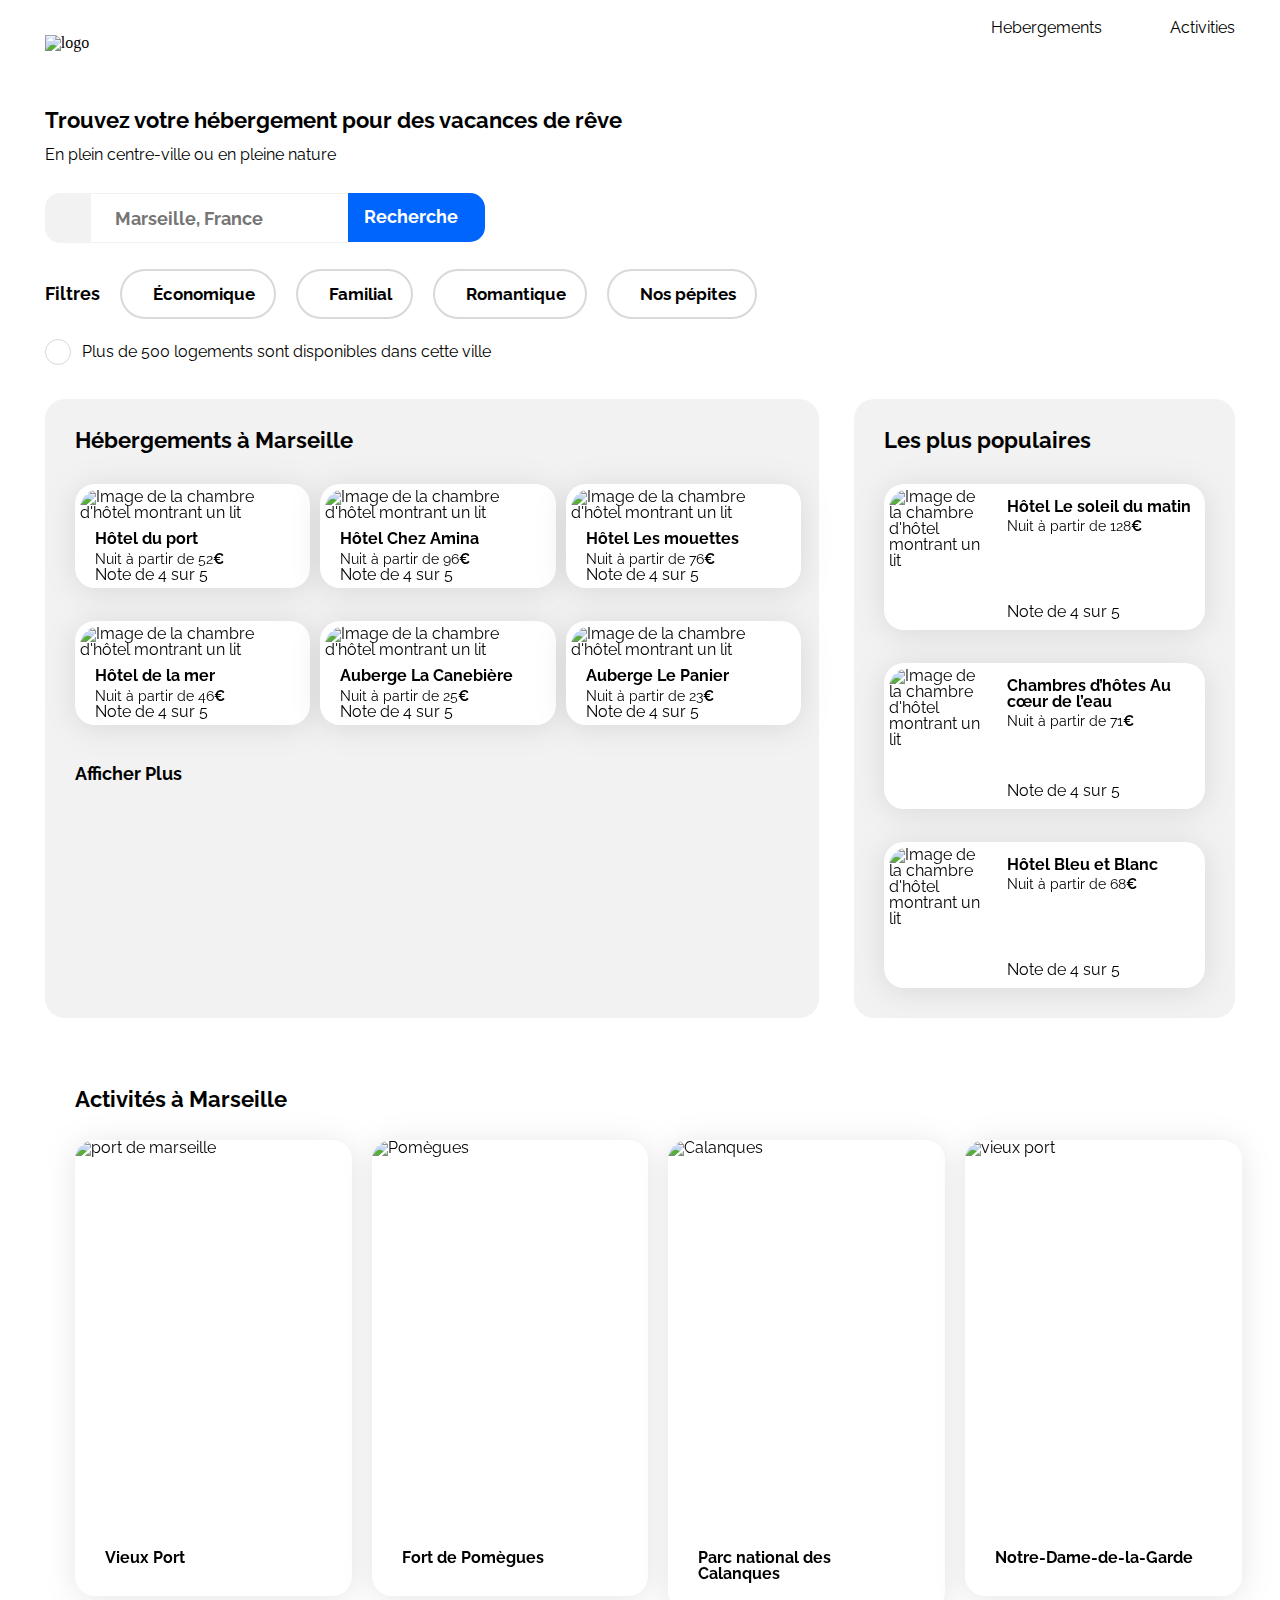
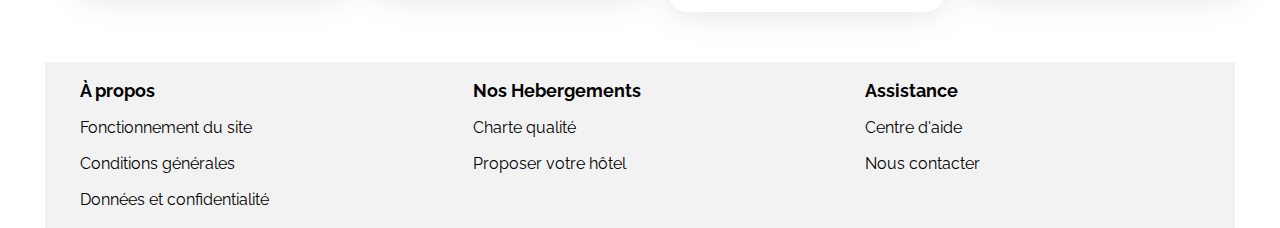
==== commit 2a08ec8f: "modifications made to buttons, margin sizing, de fonts across big & normal screens" ====
--- a/index.html
+++ b/index.html
@@ -31,7 +31,8 @@
                     </div>
                 <div class="search-bar">
                     <div class="location"><i class="fa-solid fa-location-dot"></i></div>
-                    <div class="citysearch">Marseille, France</div> <!-- needs to be an input -->
+                    <input type="text" class="citysearch" placeholder="Marseille, France">
+                    <!-- <div class="citysearch">Marseille, France</div> needs to be an input -->
                     <div class="btn-search">Recherche</div>
                     <div class="hidden-image"><i class="fa-solid fa-magnifying-glass"></i></div> 
                 </div> 
--- a/css/style.css
+++ b/css/style.css
@@ -57,22 +57,22 @@
 
     /* Card/Title */
     --cardtitle-font-weight: 700;
-    --cardtitle-font-size: 1rem;
-    --cardtitle-line-height: 1.19rem;
+    --cardtitle-font-size: 16px;
+    --cardtitle-line-height: 19px;
 
     /* Title/Section */
     --titlesection-font-weight: 700;
-    --titlesection-font-size: 1.38rem;
-    --titlesection-line-height: 1.63rem;
+    --titlesection-font-size: 22px;
+    --titlesection-line-height: 26px;
 
     /* Information */
     --info-font-weight: 400;
-    --info-font-size: 1rem;
-    --info-line-height: 1.19rem;
+    --info-font-size: 16px;
+    --info-line-height: 19px;
 
     /* Style Line in Nav Menu */
-    --navline-text-underline-offset: 0.25rem;
-    --navline-text-decoration-thickness: 0.125rem;
+    --navline-text-underline-offset: 4px;
+    --navline-text-decoration-thickness: 2px;
 }
 
 
@@ -171,18 +171,21 @@
     font-weight: 700;
     border-top: 1px solid var(--main-bg-color);
     border-bottom: 1px solid var(--main-bg-color);
-    padding: 24px;
+    border-right: transparent;
+    border-left: transparent;
+    padding: 24px 24px 24px 24px;
     align-items: center;
+    width: 151px;
 }
 
 .btn-search{
     color: white;
     background-color: #0065FC;
-    font-weight: bold;
     width: 105px;
     padding: 15px 16px 15px 16px;
     border-radius: 0px 15px 15px 0px;
     font-size: 18px;
+    font-weight: 700;
     gap: 10px;
     }
 
@@ -192,6 +195,12 @@
 
 .hidden-image .fa-solid{
     display: none;
+}
+
+.location .fa-location-dot {
+    color:black;
+    width: 14px;
+    height: 18px;
 }
 
 /**** Filter Bar ****/
@@ -350,6 +359,8 @@
 
 .hebergements-cards .card-subtitle {
     margin: 0;
+    padding: 1px 0 1px 0;
+    font-size: 14px;
 }
 
 .hebergements-cards .card-rating {
@@ -413,20 +424,16 @@
 /******** Activités à Marseille ********/
 
 .activites{
-    margin-top: 50px;
-    padding: 30px;
-}
-
-.activites-title{
-    display: flex;
-    justify-content: space-between;
-    align-items: center;
+    margin-top: 70px;
+    padding-left: 30px;
+    width: 93%;
 }
 
 .activites-card {
     margin-top: 30px;
-    display: flex;
-    column-gap: 30px;
+    display: grid;
+    grid-template-columns: 25% 25% 25% 25%;
+    column-gap: 20px;
 }
 
 .activites-card .card{
@@ -434,7 +441,6 @@
     flex-direction: column;
     filter: drop-shadow(0px 3px 15px rgba(0, 0, 0, 0.1));
     padding: 0; 
-    width: 298px;
 }
 
 .activites-card img {
@@ -460,12 +466,11 @@
     background-color: var(--main-bg-color);
     display: grid;
     grid-template-columns: 33% 33% 33%;
-    /* padding: 15px; */
     margin-top: 50px;
 
 }
 
-.bottom-left .bottom-center .bottom-right, a:first-child p{
+footer a:first-child p{
     font-size: 18px;
     font-weight: 700;
     font-family: Raleway;
@@ -480,7 +485,7 @@
     margin: 10px 25px;
 }
 
-li{
+.bottom-container p{
     padding: 10px;
 }
 
@@ -572,6 +577,7 @@
 
     .filter-bar{
         margin-bottom: 125px;
+        justify-content: center;
     }
 
     .filter-btn{
@@ -621,6 +627,13 @@
     .populaires-cards .card-subtitle {
         font-size: 13px;
     }
+
+    .card-subtitle p{
+
+    }
+
+
+
    .populaires-cards .card-rating .fa-solid {
         width: 10px;
     }
@@ -643,9 +656,21 @@
     div.btn-search{
        display: none;
     }
-    img.hidden-image{
+    .hidden-image .fa-solid{
         display: block;
+        background-color: blue;
         margin-left: -10px;
+        padding: 15px 16px 15px 16px;
+        border-radius: 15px;
+        width: 20px;
+        height: 20px;
+
+    }
+
+    .hidden-image, .fa-magnifying-glass{
+        color: white ;
+    }
+
     }
     .citysearch {
         padding-right: 82px;
@@ -654,4 +679,3 @@
         padding-right: 0px;
 
     }
-}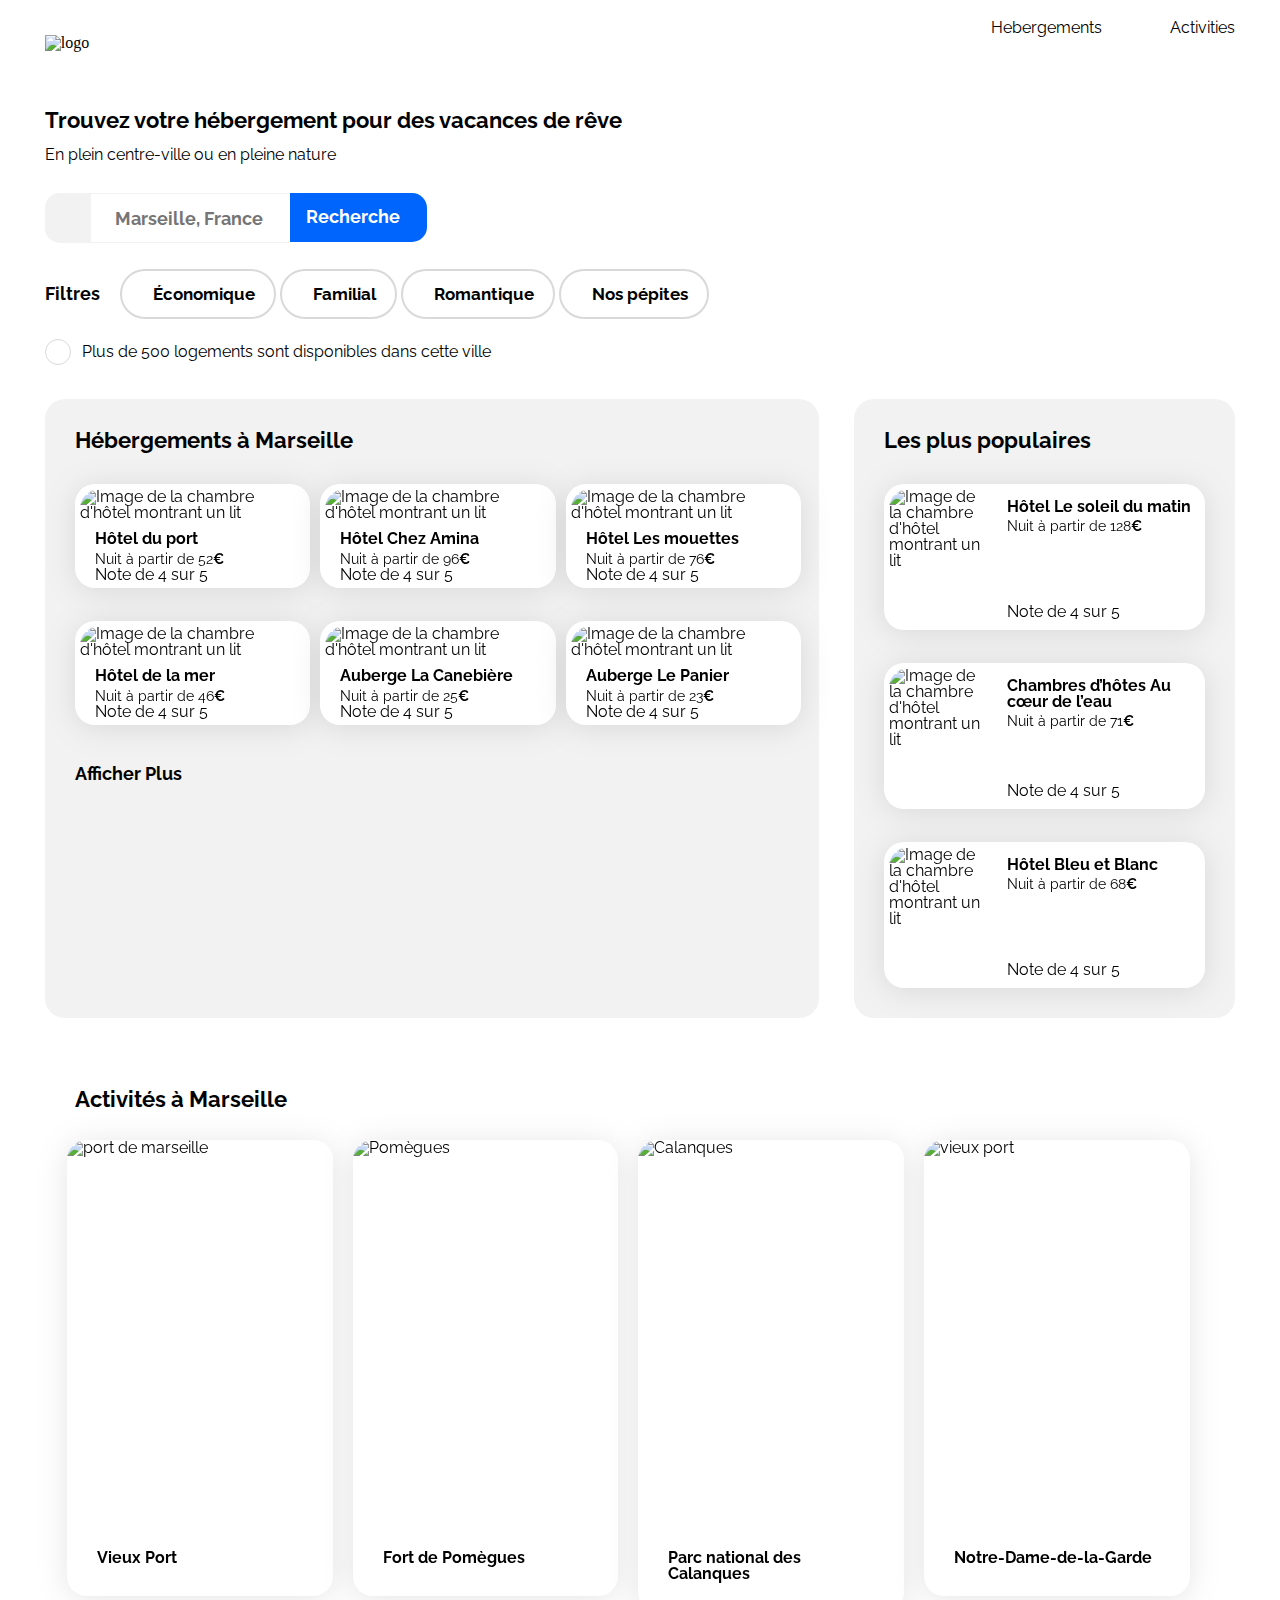
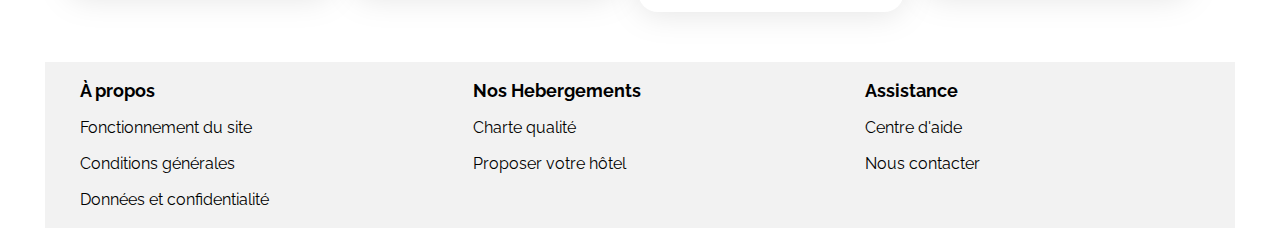
==== commit 4947e542: "768px - 320px filter btn formatted properly CSS indented updated" ====
--- a/index.html
+++ b/index.html
@@ -19,37 +19,42 @@
         <header>
             <img src="./images/logo/Booki@3x.png" alt="logo" id="logo-header">
                 <div class="nav">
-                    <a href="" class="title">Hebergements</a> <!--how to put this link in-->
-                    <a href=""  class="title">Activities</a> <!--how to put this link in-->
+                    <a href="" class="title">Hebergements</a> 
+                    <a href="" class="title">Activities</a> 
                 </div>
         </header>
         <main>
             <div class="info-group">
-                    <div class="headline">
-                        <h1>Trouvez votre hébergement pour des vacances de rêve</h1><br>
-                        <h2>En plein centre-ville ou en pleine nature</h2>
+                <div class="headline">
+                    <h1>Trouvez votre hébergement pour des vacances de rêve</h1><br>
+                    <h2>En plein centre-ville ou en pleine nature</h2>
+                </div>
+                <div class="search-bar">
+                    <div class="location">
+                        <i class="fa-solid fa-location-dot"></i>
                     </div>
-                <div class="search-bar">
-                    <div class="location"><i class="fa-solid fa-location-dot"></i></div>
                     <input type="text" class="citysearch" placeholder="Marseille, France">
-                    <!-- <div class="citysearch">Marseille, France</div> needs to be an input -->
                     <div class="btn-search">Recherche</div>
-                    <div class="hidden-image"><i class="fa-solid fa-magnifying-glass"></i></div> 
+                    <div class="hidden-image">
+                        <i class="fa-solid fa-magnifying-glass"></i>
+                    </div> 
                 </div> 
                 <div class="filter-bar">
                     <h3 class="filter-title">Filtres</h3>
-                    <button class="filter-btn">
-                        <i class="fa-solid fa-money-bill wave"></i><span>Économique</span>       
-                    </button>
-                    <button class="filter-btn">
-                        <i class="fa-solid fa-person"></i><span>Familial</span>
-                    </button>
-                    <button class="filter-btn">
-                        <i class="fa-solid fa-heart"></i><span>Romantique</span>
-                    </button>
-                    <button class="filter-btn">
-                        <i class="fa-solid fa-fire"></i><span>Nos pépites</span>
-                    </button>
+                        <div class="btn-display">
+                            <button class="filter-btn">
+                                <i class="fa-solid fa-money-bill wave"></i><span>Économique</span>       
+                            </button>
+                            <button class="filter-btn">
+                                <i class="fa-solid fa-person"></i><span>Familial</span>
+                            </button>
+                            <button class="filter-btn">
+                                <i class="fa-solid fa-heart"></i><span>Romantique</span>
+                            </button>
+                            <button class="filter-btn">
+                                <i class="fa-solid fa-fire"></i><span>Nos pépites</span>
+                            </button>
+                        </div>
                 </div>
                 <div class="info-line">
                     <div class="circle"><i class="fa fa-info" aria-hidden="true"></i></div>
@@ -287,22 +292,22 @@
                 </div>
             </section>
         </main>
-            <footer class="bottom-container">
-                <div class="bottom-left">
-                    <a href="#"><p>À propos</p></a>
-                    <a href="#"><p>Fonctionnement du site</p></a>
-                    <a href="#"><p>Conditions générales</p></a>
-                    <a href="#"><p>Données et confidentialité</p></a>
+        <footer class="bottom-container">
+            <div class="bottom-left">
+                <a href="#"><p>À propos</p></a>
+                <a href="#"><p>Fonctionnement du site</p></a>
+                <a href="#"><p>Conditions générales</p></a>
+                <a href="#"><p>Données et confidentialité</p></a>
                 </div>
                 <div class="bottom-center">
-                        <a href="#"><p>Nos Hebergements</p></a>
-                        <a href="#"><p>Charte qualité</p></a>
-                        <a href="#"><p>Proposer votre hôtel</p></a>
+                    <a href="#"><p>Nos Hebergements</p></a>
+                    <a href="#"><p>Charte qualité</p></a>
+                    <a href="#"><p>Proposer votre hôtel</p></a>
                 </div>
                 <div class="bottom-right">
-                        <a href="#"><p>Assistance</p></a>
-                        <a href="#"><p>Centre d'aide</p></a>
-                        <a href="#"><p>Nous contacter</p></a>
+                    <a href="#"><p>Assistance</p></a>
+                    <a href="#"><p>Centre d'aide</p></a>
+                    <a href="#"><p>Nous contacter</p></a>
                 </div>
             </footer>
         </div>
--- a/css/style.css
+++ b/css/style.css
@@ -24,20 +24,25 @@
 footer, header, hgroup, menu, nav, section {
 	display: block;
 }
+
 body {
 	line-height: 1;
 }
+
 ol, ul {
 	list-style: none;
 }
+
 blockquote, q {
 	quotes: none;
 }
+
 blockquote:before, blockquote:after,
 q:before, q:after {
 	content: '';
 	content: none;
 }
+
 table {
 	border-collapse: collapse;
 	border-spacing: 0;
@@ -116,39 +121,40 @@
     text-align: center;
     padding-top: 16px;
     border-top:2px solid transparent;
-   }
+}
 
 .title:hover { 
     color: var(--main-color);
     border-top-color: var(--main-color);
 }
-.info-group{
+.info-group {
     display: flex;
     flex-direction: column;
 }
 
-.headline h1{
+.headline h1 {
     display: flex;
     font-weight: 700;
     font-size: 22px;
     margin-top: 30px;
     flex-wrap: wrap;
 }
-.headline h2{
+
+.headline h2 {
     font-weight: 400;
     font-size: 16px;
     margin-bottom: 30px;
 }
 
 /**** Search Bar ****/
-.search-bar{
+.search-bar {
     display: flex;
     flex-direction: row;
     height: 49px;
     margin-bottom: 27px;
 }
 
-.search-bar .location{
+.search-bar .location {
     background-color: #F2F2F2;
     border-radius: 15px 0px 0px 15px;
     margin-right: 0;
@@ -163,7 +169,7 @@
     left: 18px;
 }
 
-.citysearch{
+.citysearch {
     color: black;
     background-color: white;
     display: flex;
@@ -178,7 +184,7 @@
     width: 151px;
 }
 
-.btn-search{
+.btn-search {
     color: white;
     background-color: #0065FC;
     width: 105px;
@@ -187,13 +193,13 @@
     font-size: 18px;
     font-weight: 700;
     gap: 10px;
-    }
-
-.btn-search .span{
+ }
+
+.btn-search .span {
     padding-left: 25px;
 }
 
-.hidden-image .fa-solid{
+.hidden-image .fa-solid {
     display: none;
 }
 
@@ -432,8 +438,10 @@
 .activites-card {
     margin-top: 30px;
     display: grid;
-    grid-template-columns: 25% 25% 25% 25%;
+    grid-template-columns: 24% 24% 24% 24%;
     column-gap: 20px;
+    justify-content: center;
+    align-content: center;
 }
 
 .activites-card .card{
@@ -498,16 +506,20 @@
         flex-wrap: wrap;
         margin-bottom: 75px;
     }
+
     .filter-bar h3{
         margin-top: 15px;
         width: 100%;
     }
+
     .hebergements-and-populaires {
         flex-direction: column;
     }
+
     .hebergements {
         width: 100%;
     }
+
     .populaires {
         width: 100%;
         margin-top: 50px;
@@ -540,34 +552,45 @@
 
 @media (max-width: 767.98px) {
     #logo-header {
-        padding: 30px;       
-    }
-
+        margin: 30px;       
+    }
+    
     header {
-        align-items: center;
-        flex-direction: column;
-        justify-content: center;
-        margin-top: 20px;
-    }
+        display: grid;
+        grid-template-rows: 100% 50%;
+        grid-template-columns: 100%;
+        justify-items: center;
+    }
+
     .nav{
+        display: grid;
+        grid-template-rows: 100%;
+        grid-template-columns: 50% 50%;
         margin: 0;
         margin-bottom: 15px;
         gap: 0;
     }
+
+    .nav:hover { 
+        color: var(--main-color);
+        border-bottom-color: var(--main-color);
+    }
+
     .search-bar {
         margin-top: 10px;
     }
+
     .title{
         font-size: var(--cardtitle-font-size);
         font-weight: var(--cardtitle-font-weight);
-        line-height: 19px;
         padding: 0 63px 25px 33px;
+        border-bottom:2px solid transparent;
         display: grid;
     } 
 
     .title:hover { 
         color: var(--main-color);
-        border-bottom:2px solid var(--main-color);
+        border-bottom-color:var(--main-color);
         border-top:none;
     }
 
@@ -576,22 +599,30 @@
     }
 
     .filter-bar{
-        margin-bottom: 125px;
+        margin-bottom: 0px;
         justify-content: center;
+        flex: 1;
+    }
+    
+    .btn-display{
+        display: flex;
+        flex-wrap: wrap;
+        justify-content: space-between;
     }
 
     .filter-btn{
-        flex-wrap: wrap;
-        width: 162px;
         font-size: 14px;
-    }
+        min-width: 48%;
+        margin-bottom: 10px;
+    }
+
     .info-line {
         margin-top: 25px;
         flex-wrap: nowrap;
     }
+
     .hebergements-and-populaires {
         flex-direction: column-reverse;
-
     }
 
     .hebergements-and-populaires section {
@@ -621,41 +652,38 @@
     .populaires-cards a {
         width: 100%;
     }
+
     .populaires-cards .card-title {
         font-size: 14px;
        }
+
     .populaires-cards .card-subtitle {
         font-size: 13px;
     }
 
-    .card-subtitle p{
-
-    }
-
-
-
    .populaires-cards .card-rating .fa-solid {
         width: 10px;
     }
+
     section.hebergements {
         background-color: white;
+
     }
     .activites-card .card {
         margin-bottom: 30px;
+
     }
     .bottom-container {
         background-color: var(--main-bg-color);
         display: flex;
         flex-direction: column;
         margin: 0 0px;
-
-    }
-    .bottom-center {
-        margin: 20px 0 20px 0;
-    }
+    }
+
     div.btn-search{
        display: none;
     }
+
     .hidden-image .fa-solid{
         display: block;
         background-color: blue;
@@ -664,18 +692,19 @@
         border-radius: 15px;
         width: 20px;
         height: 20px;
-
     }
 
     .hidden-image, .fa-magnifying-glass{
         color: white ;
     }
 
-    }
+
     .citysearch {
         padding-right: 82px;
     }
+   
     .fa-solid {
         padding-right: 0px;
 
     }
+}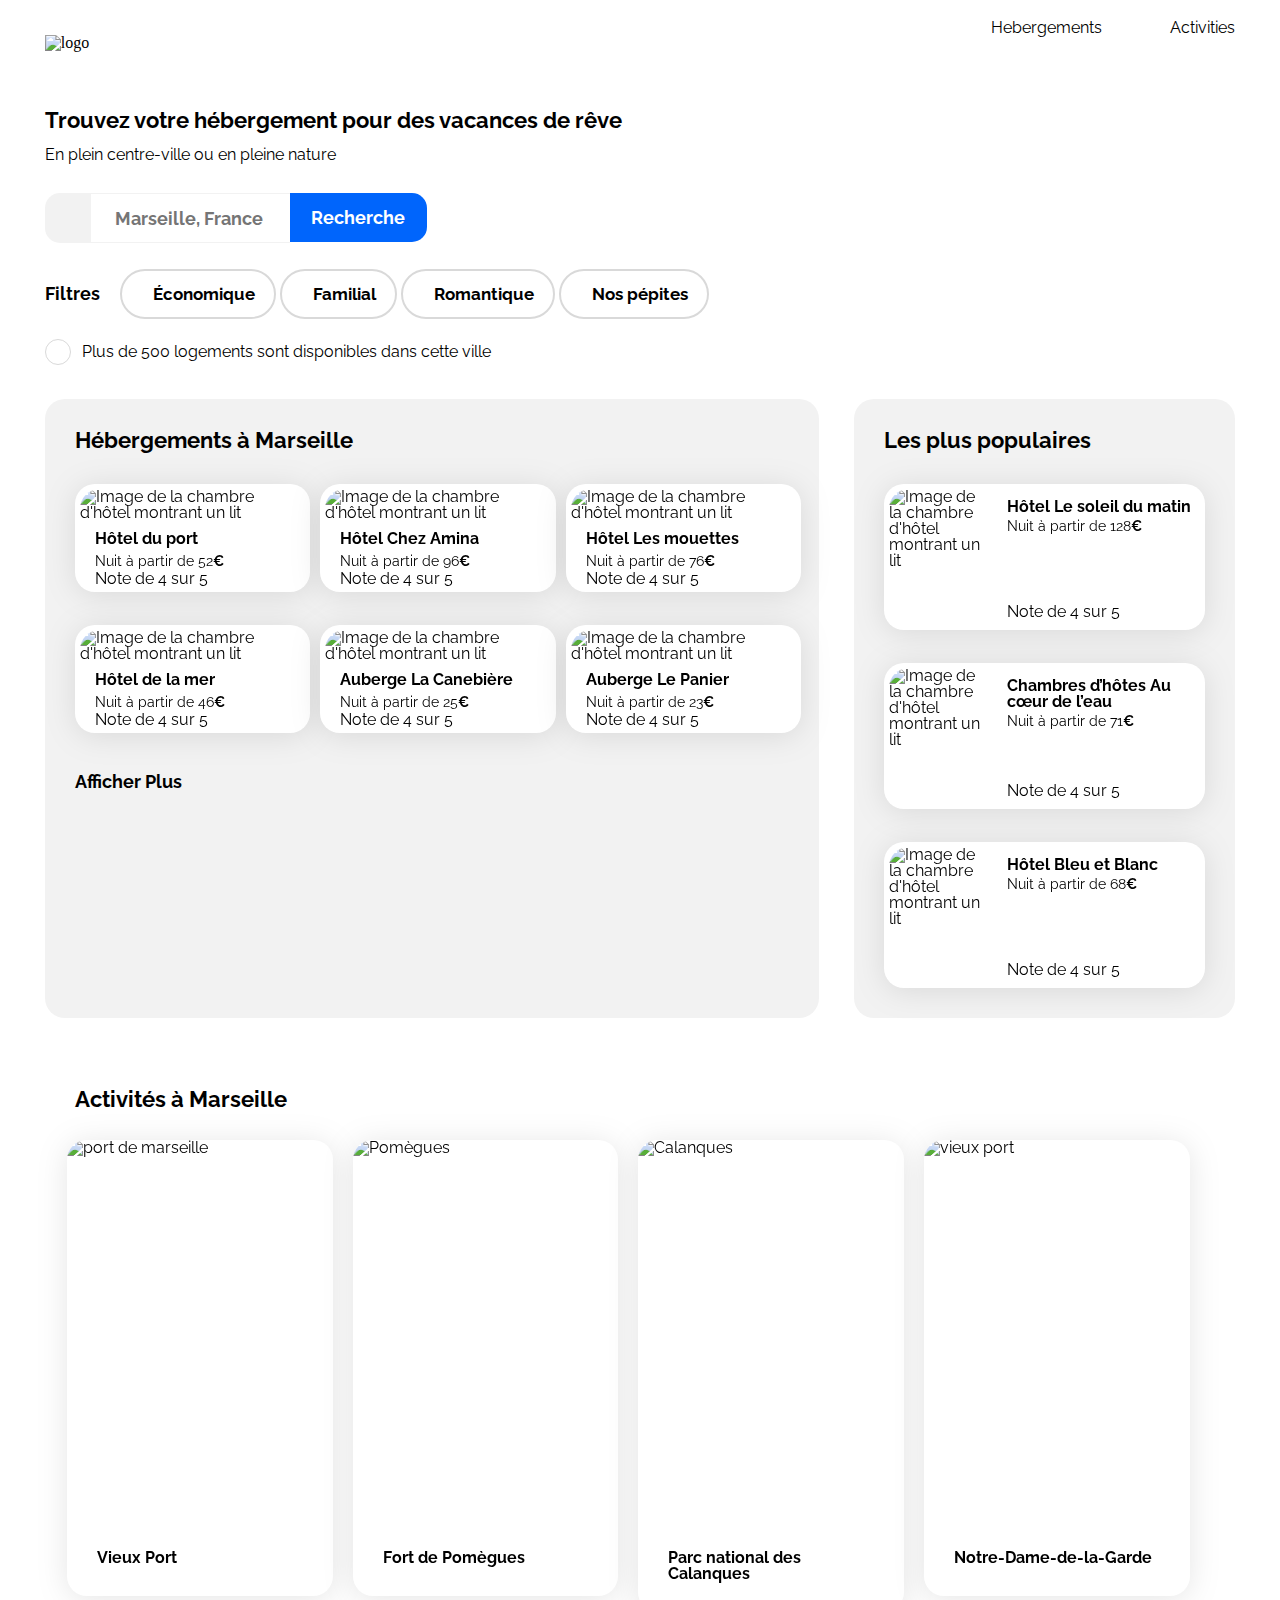
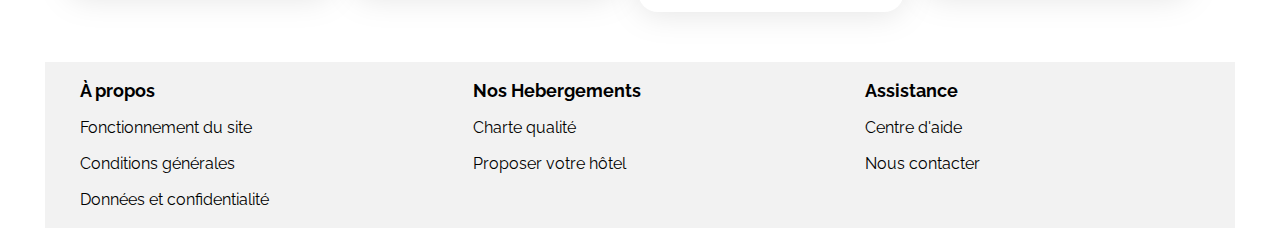
==== commit 460f36d5: "Update and rename index (1).html to index.html" ====
--- a/index.html
+++ b/index.html
@@ -19,8 +19,8 @@
         <header>
             <img src="./images/logo/Booki@3x.png" alt="logo" id="logo-header">
                 <div class="nav">
-                    <a href="" class="title">Hebergements</a> 
-                    <a href="" class="title">Activities</a> 
+                    <a href="#hebergements" class="title">Hebergements</a> 
+                    <a href="#activites" class="title">Activities</a> 
                 </div>
         </header>
         <main>
@@ -62,7 +62,7 @@
                 </div>
             </div>
             <div class="hebergements-and-populaires">
-                <section class="hebergements">
+                <section class="hebergements" id="hebergements">
                     <div class="hebergements-title">
                         <h2 class="section-title">Hébergements à Marseille</h2>
                     </div>
@@ -252,7 +252,7 @@
                     </div>
                 </section>
             </div>
-            <section class="activites">
+            <section class="activites" id="activites">
                 <div class="activites-title">
                     <h2 class="section-title">Activités à Marseille</h2> 
                 </div>
@@ -312,4 +312,4 @@
             </footer>
         </div>
     </body>
-</html>+</html>
--- a/css/style.css
+++ b/css/style.css
@@ -185,6 +185,8 @@
 }
 
 .btn-search {
+    display: flex;
+    flex-wrap: wrap;
     color: white;
     background-color: #0065FC;
     width: 105px;
@@ -193,6 +195,8 @@
     font-size: 18px;
     font-weight: 700;
     gap: 10px;
+    align-content: center;
+    justify-content: center;
  }
 
 .btn-search .span {
@@ -365,7 +369,7 @@
 
 .hebergements-cards .card-subtitle {
     margin: 0;
-    padding: 1px 0 1px 0;
+    padding: 3px 0 3px 0;
     font-size: 14px;
 }
 
@@ -551,6 +555,11 @@
 /* Small devices (phones, less than 768px) */
 
 @media (max-width: 767.98px) {
+    .headline {
+        width: 335px;
+        margin: 26px 10px 0 10px;
+    }
+
     #logo-header {
         margin: 30px;       
     }
@@ -581,11 +590,13 @@
     }
 
     .title{
-        font-size: var(--cardtitle-font-size);
-        font-weight: var(--cardtitle-font-weight);
-        padding: 0 63px 25px 33px;
-        border-bottom:2px solid transparent;
+        font-size: var(--info-font-size);
+        font-weight: var(--info-font-weight);
+        padding: 0 63px 34px 49px;
+        border-bottom:2px solid #F2F2F2;
         display: grid;
+        margin-bottom: -13px;
+        align-content: center;
     } 
 
     .title:hover { 
@@ -628,6 +639,7 @@
     .hebergements-and-populaires section {
         border-radius: 0;
         margin-top: 25px;
+        margin-bottom: 30px; 
     }
 
     .hebergements-and-populaires .fa-solid {
@@ -667,17 +679,19 @@
 
     section.hebergements {
         background-color: white;
-
+        padding: 0;        
+    }
+
+    .activites {
+        padding: 0 20px 0 20px;
     }
     .activites-card .card {
         margin-bottom: 30px;
-
     }
     .bottom-container {
         background-color: var(--main-bg-color);
         display: flex;
         flex-direction: column;
-        margin: 0 0px;
     }
 
     div.btn-search{
@@ -692,6 +706,7 @@
         border-radius: 15px;
         width: 20px;
         height: 20px;
+        font-size: 18px;
     }
 
     .hidden-image, .fa-magnifying-glass{
@@ -700,7 +715,7 @@
 
 
     .citysearch {
-        padding-right: 82px;
+        padding-right: 70px;
     }
    
     .fa-solid {
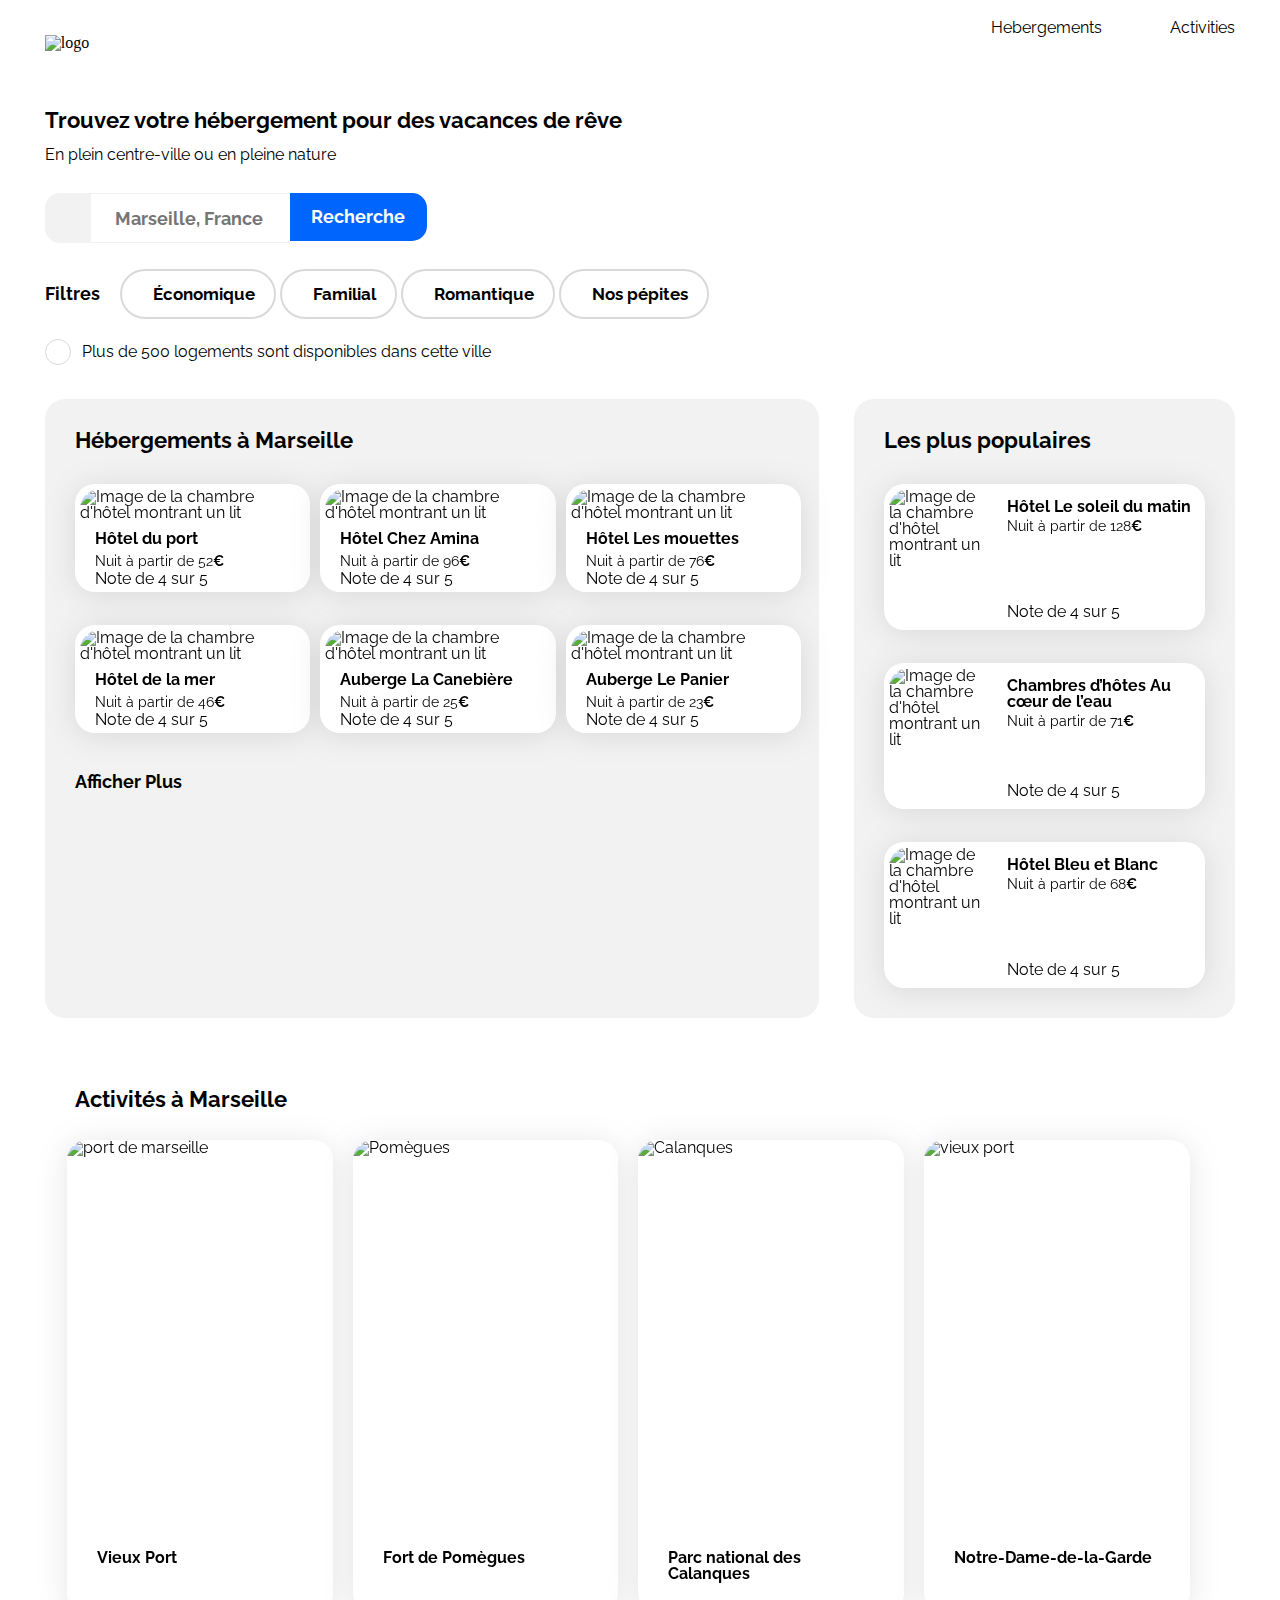
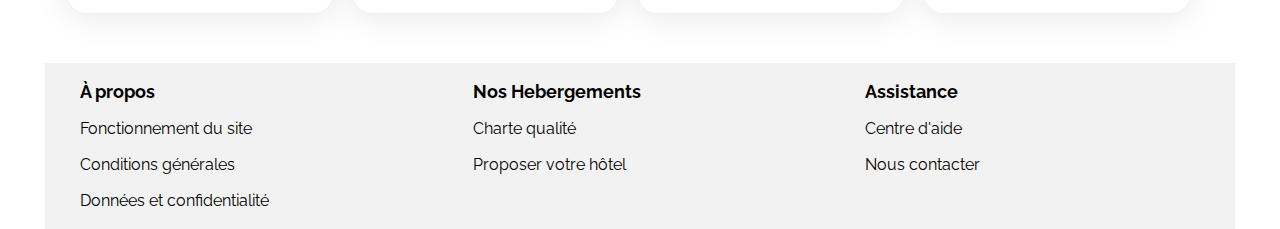
==== commit 6c52b577: "Updated commit for footer and margins on header footer" ====
--- a/index.html
+++ b/index.html
@@ -34,10 +34,10 @@
                         <i class="fa-solid fa-location-dot"></i>
                     </div>
                     <input type="text" class="citysearch" placeholder="Marseille, France">
-                    <div class="btn-search">Recherche</div>
-                    <div class="hidden-image">
+                    <a href="#"><div class="btn-search">Recherche</div></a>
+                    <a href="#"></a><div class="hidden-image">
                         <i class="fa-solid fa-magnifying-glass"></i>
-                    </div> 
+                    </div></a> 
                 </div> 
                 <div class="filter-bar">
                     <h3 class="filter-title">Filtres</h3>
--- a/css/style.css
+++ b/css/style.css
@@ -51,6 +51,7 @@
 /****** General ***********/
 * {
     font-family: 'Raleway', sans-serif;
+
 }
 /* Design System */
 :root {
@@ -470,6 +471,7 @@
 
 .activites-card .card-txt .card-title {
     padding: 30px;
+    height: 33px
 }
 
 /***** Footer *****/
@@ -506,6 +508,11 @@
 /****** Media queries ***********/
 /* Medium devices (tablets, less/equal than 1024px) */
 @media (max-width: 1024px) {
+    .main-container {
+        width: 100%;
+        margin: auto;
+    }
+
     .filter-bar{
         flex-wrap: wrap;
         margin-bottom: 75px;
@@ -569,6 +576,8 @@
         grid-template-rows: 100% 50%;
         grid-template-columns: 100%;
         justify-items: center;
+        margin-left: 55px;
+
     }
 
     .nav{
@@ -592,7 +601,7 @@
     .title{
         font-size: var(--info-font-size);
         font-weight: var(--info-font-weight);
-        padding: 0 63px 34px 49px;
+        padding: 0 70px 34px 55px;
         border-bottom:2px solid #F2F2F2;
         display: grid;
         margin-bottom: -13px;
@@ -606,7 +615,7 @@
     }
 
     .info-group {
-        margin-top: 20px;
+            margin: 20px 0px 10px 20px;
     }
 
     .filter-bar{
@@ -640,6 +649,7 @@
         border-radius: 0;
         margin-top: 25px;
         margin-bottom: 30px; 
+        box-sizing: initial;
     }
 
     .hebergements-and-populaires .fa-solid {
@@ -679,12 +689,8 @@
 
     section.hebergements {
         background-color: white;
-        padding: 0;        
-    }
-
-    .activites {
-        padding: 0 20px 0 20px;
-    }
+    }
+
     .activites-card .card {
         margin-bottom: 30px;
     }
@@ -712,10 +718,19 @@
     .hidden-image, .fa-magnifying-glass{
         color: white ;
     }
+    
+    input::placeholder{
+        color: black;
+    }
 
 
     .citysearch {
         padding-right: 70px;
+    }
+
+    .main-container {
+        width: 100%;
+        margin: auto;
     }
    
     .fa-solid {
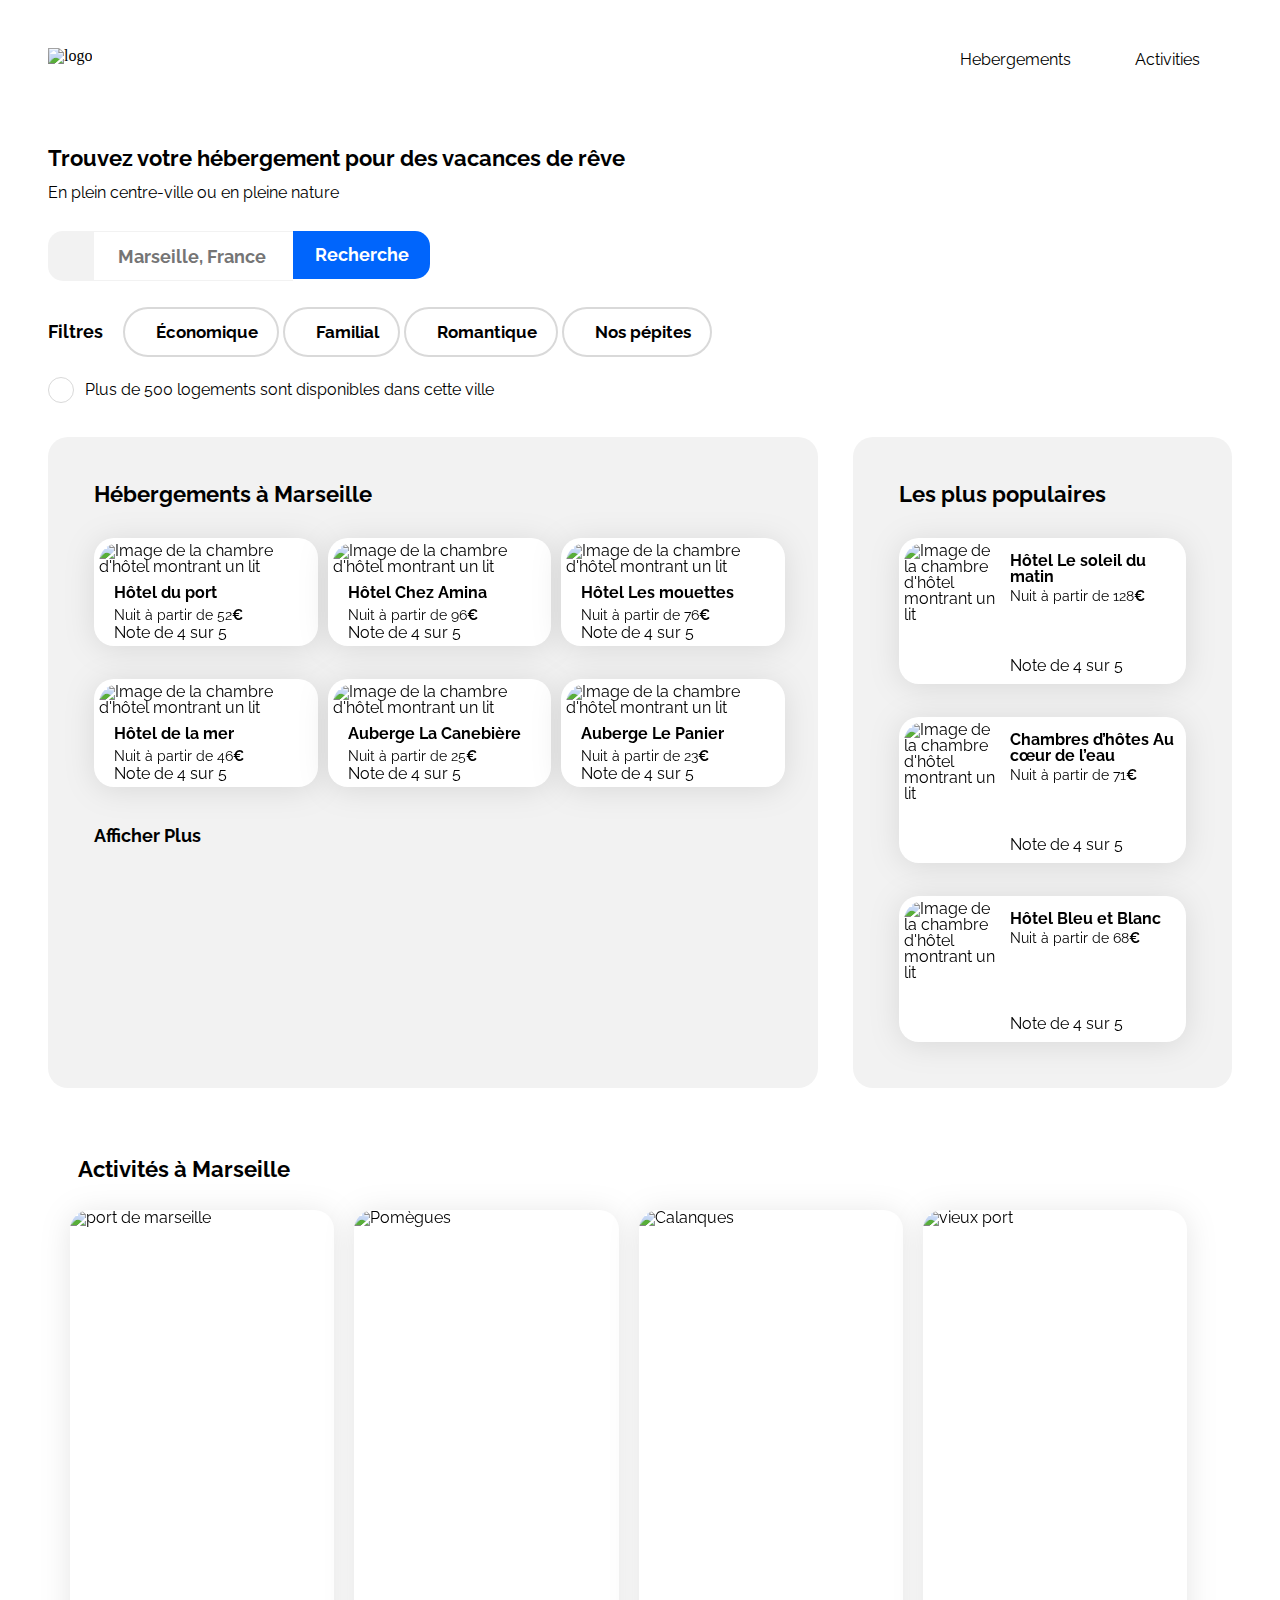
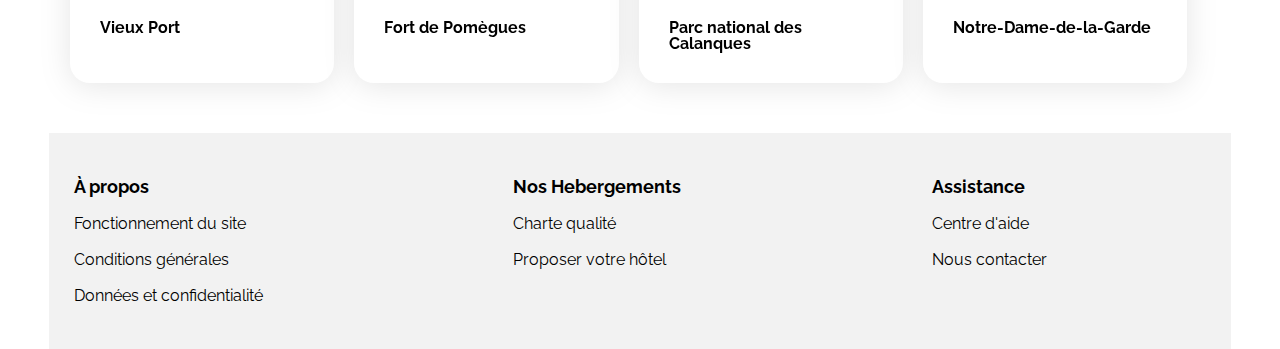
==== commit f833cb06: "UPdated with Manel" ====
--- a/index.html
+++ b/index.html
@@ -15,13 +15,15 @@
     <link rel="stylesheet" href="./css/style.css">
 </head>
 <body>
-    <div class="main-container">
         <header>
-            <img src="./images/logo/Booki@3x.png" alt="logo" id="logo-header">
+            <nav class="nav-bar">
+                            <img src="./images/logo/Booki@3x.png" alt="logo" id="logo-header">
                 <div class="nav">
                     <a href="#hebergements" class="title">Hebergements</a> 
                     <a href="#activites" class="title">Activities</a> 
                 </div>
+            </nav>
+
         </header>
         <main>
             <div class="info-group">
@@ -310,6 +312,5 @@
                     <a href="#"><p>Nous contacter</p></a>
                 </div>
             </footer>
-        </div>
     </body>
 </html>
--- a/css/style.css
+++ b/css/style.css
@@ -81,35 +81,31 @@
     --navline-text-decoration-thickness: 2px;
 }
 
-
-body {
-    display: flex;
-    justify-content: center;
-    flex-direction: column;
-    max-width: 1440px;
-}
-
-.main-container {
-    width: 93%;
+main {
+    width: 100%;
+    max-width: 1400px;
     margin: auto;
-}
-
+    box-sizing: border-box;
+    padding: 0 48px;
+}
 header {
-    display: flex;
-    height: 79px;
-    background :white;
-}
-
+    width: 100%;
+    max-width: 1400px;
+    margin: auto;
+    box-sizing: border-box;
+    padding: 48px;
+}
+.nav-bar {
+    display: flex;
+    align-items: stretch;
+    justify-content: space-between;
+}
 #logo-header {
-    height:19px;
-    width: 61.09px;
-    margin-top: 35px; 
+    max-height: 40px;
 }
 
 .nav {
     display: flex;
-    gap: 68px;
-    margin-left: auto;
 }
 
 .title {
@@ -117,11 +113,10 @@
     font-size: var(--info-font-size);
     font-weight: var(--info-font-weight);
     line-height: var(--info-line-height);
-    letter-spacing: 0em;
-    color: black;
-    text-align: center;
-    padding-top: 16px;
-    border-top:2px solid transparent;
+    height: 100%;
+    padding: 0 2rem;
+    border-top: 2px solid transparent;
+    display: flex;
 }
 
 .title:hover { 
@@ -321,7 +316,7 @@
 .hebergements-and-populaires section {
     background-color: var(--main-bg-color);
     border-radius: 20px;
-    padding: 30px;
+    padding: 46px;
     box-sizing: border-box;
 }
 
@@ -432,7 +427,7 @@
     margin-bottom: 5px; 
 }
 
-/******** Activités à Marseille ********/
+/******** ActivitÃ©s Ã  Marseille ********/
 
 .activites{
     margin-top: 70px;
@@ -478,10 +473,11 @@
 
 .bottom-container{
     background-color: var(--main-bg-color);
-    display: grid;
-    grid-template-columns: 33% 33% 33%;
-    margin-top: 50px;
-
+    display: flex;
+    gap: 20%;
+    margin: 50px auto 0;
+    width: 90%;
+    padding: 35px 15px;
 }
 
 footer a:first-child p{
@@ -496,14 +492,13 @@
     font-size: 16px;
     font-weight: 400;
     font-family: Raleway;
-    margin: 10px 25px;
 }
 
 .bottom-container p{
     padding: 10px;
 }
 
-/* Le code ci-dessous correspond à la version responsive uniquement */
+/* Le code ci-dessous correspond Ã  la version responsive uniquement */
 
 /****** Media queries ***********/
 /* Medium devices (tablets, less/equal than 1024px) */
@@ -528,7 +523,8 @@
     }
 
     .hebergements {
-        width: 100%;
+        width: 90%;
+        margin: auto;
     }
 
     .populaires {
@@ -562,31 +558,26 @@
 /* Small devices (phones, less than 768px) */
 
 @media (max-width: 767.98px) {
-    .headline {
-        width: 335px;
-        margin: 26px 10px 0 10px;
-    }
-
+
+    main {
+        padding: 0 !important;
+    }
+    .info-group {
+        padding-left: 55px;
+    }
     #logo-header {
-        margin: 30px;       
+        width: 20%;
+        margin: 30px auto;       
     }
     
     header {
-        display: grid;
-        grid-template-rows: 100% 50%;
-        grid-template-columns: 100%;
-        justify-items: center;
-        margin-left: 55px;
-
-    }
-
-    .nav{
-        display: grid;
-        grid-template-rows: 100%;
-        grid-template-columns: 50% 50%;
-        margin: 0;
-        margin-bottom: 15px;
-        gap: 0;
+
+        padding: 10px 0px 18px 0px;
+    }
+
+    .nav-bar{
+        flex-direction: column;
+        gap: 50px;
     }
 
     .nav:hover { 
@@ -597,25 +588,25 @@
     .search-bar {
         margin-top: 10px;
     }
+    body > main > div.hebergements-and-populaires > section.populaires > div.populaires-title > h2 {
+        padding-left: 25px;
+    }
 
     .title{
         font-size: var(--info-font-size);
         font-weight: var(--info-font-weight);
-        padding: 0 70px 34px 55px;
-        border-bottom:2px solid #F2F2F2;
-        display: grid;
-        margin-bottom: -13px;
-        align-content: center;
+        border-bottom:3px solid #F2F2F2;
+        display: block;
+        width: 50%;
+        text-align: center;
+        border-top: 0;
+        padding-bottom: 30px;
     } 
 
     .title:hover { 
         color: var(--main-color);
         border-bottom-color:var(--main-color);
         border-top:none;
-    }
-
-    .info-group {
-            margin: 20px 0px 10px 20px;
     }
 
     .filter-bar{
@@ -650,6 +641,7 @@
         margin-top: 25px;
         margin-bottom: 30px; 
         box-sizing: initial;
+        padding: 10px 0 !important;
     }
 
     .hebergements-and-populaires .fa-solid {
@@ -672,7 +664,8 @@
     }
 
     .populaires-cards a {
-        width: 100%;
+        width: 90%;
+        margin: auto;
     }
 
     .populaires-cards .card-title {
@@ -698,6 +691,9 @@
         background-color: var(--main-bg-color);
         display: flex;
         flex-direction: column;
+        gap: 30px;
+        padding-left: 55px;
+        padding-right: 20px;
     }
 
     div.btn-search{
